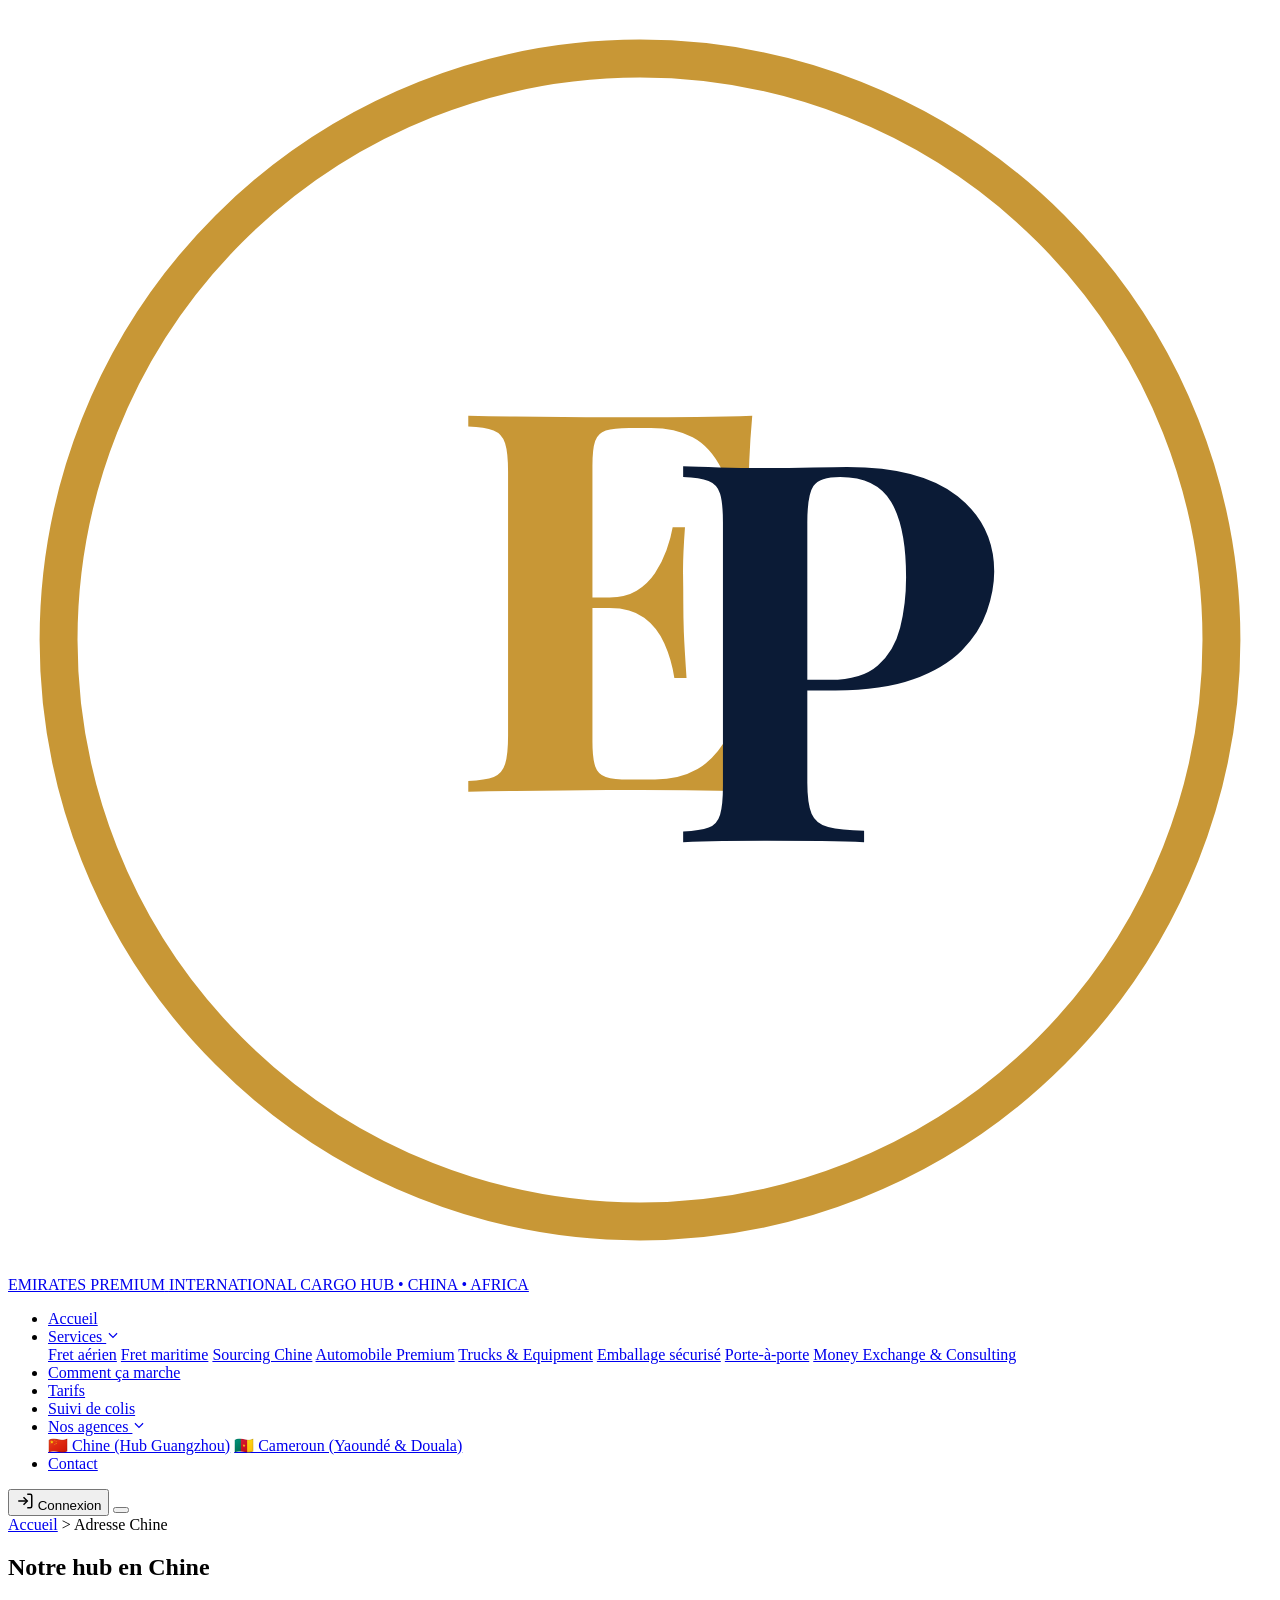
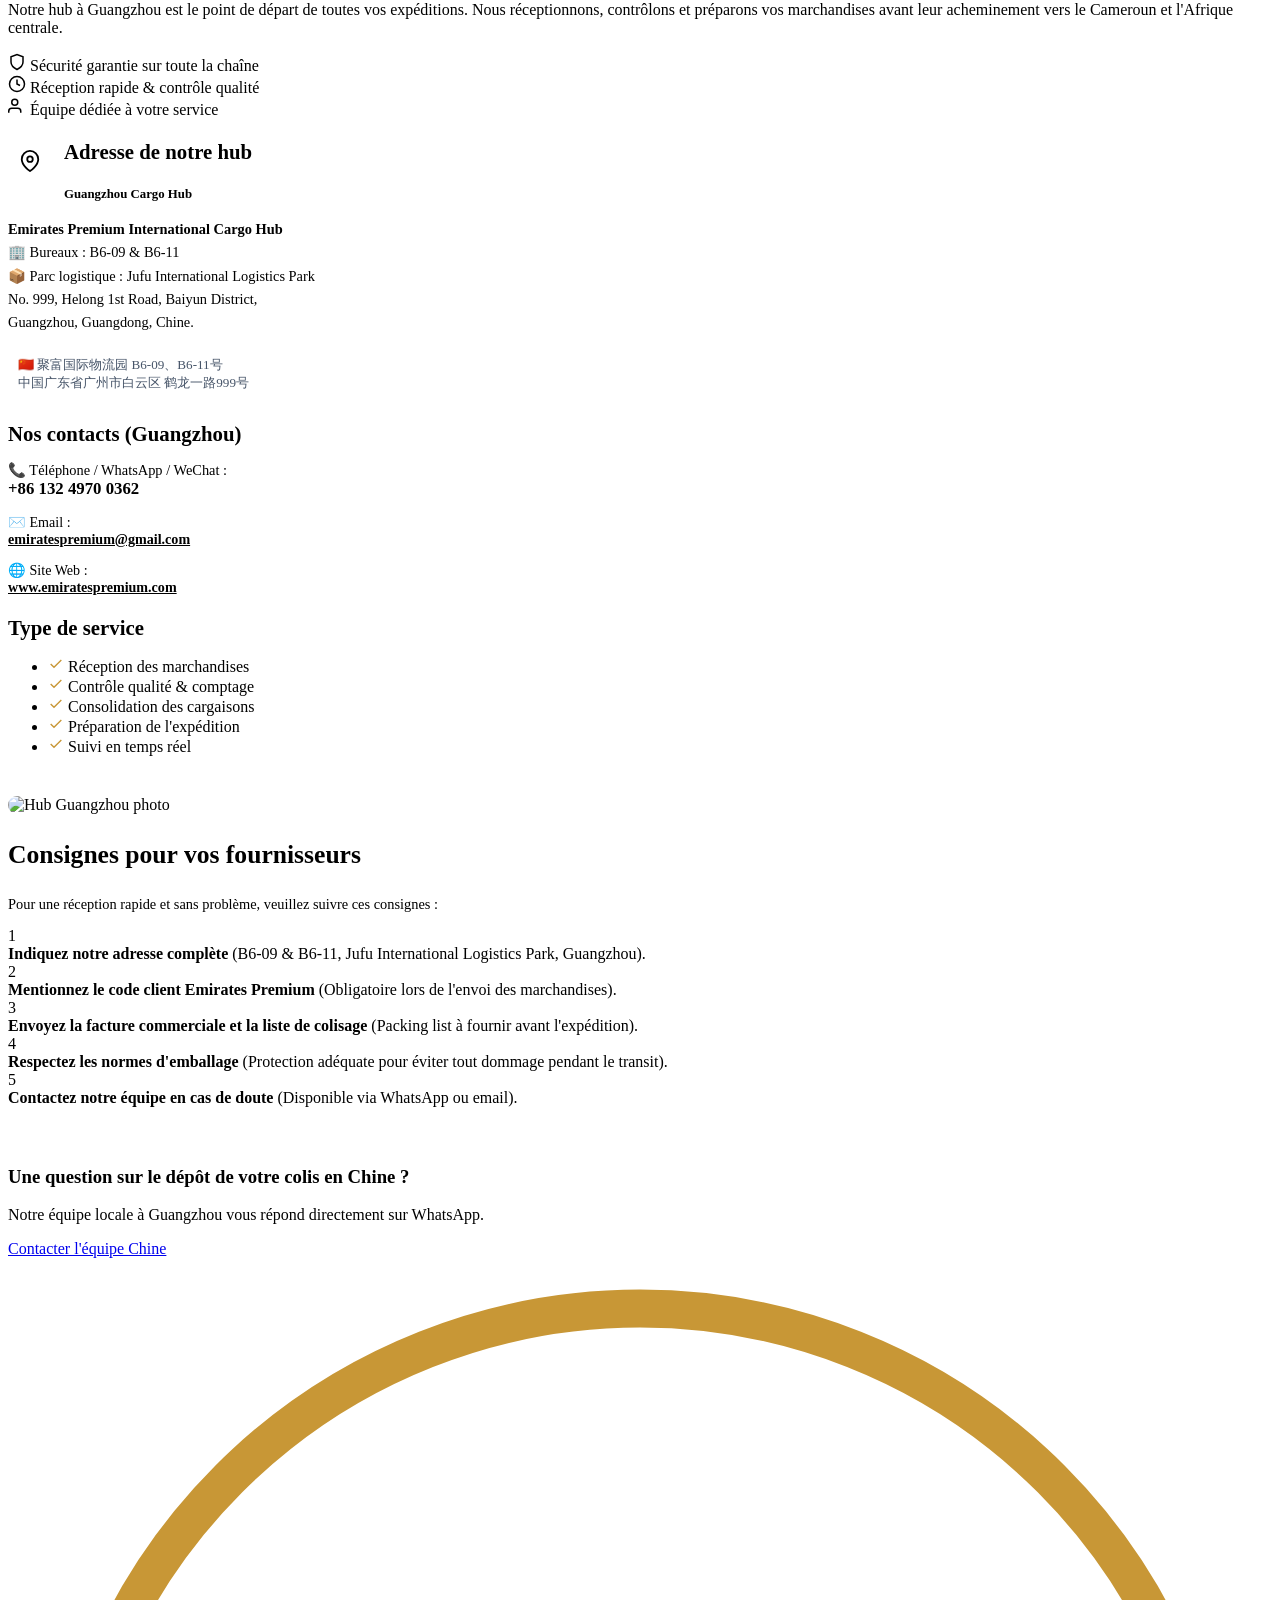
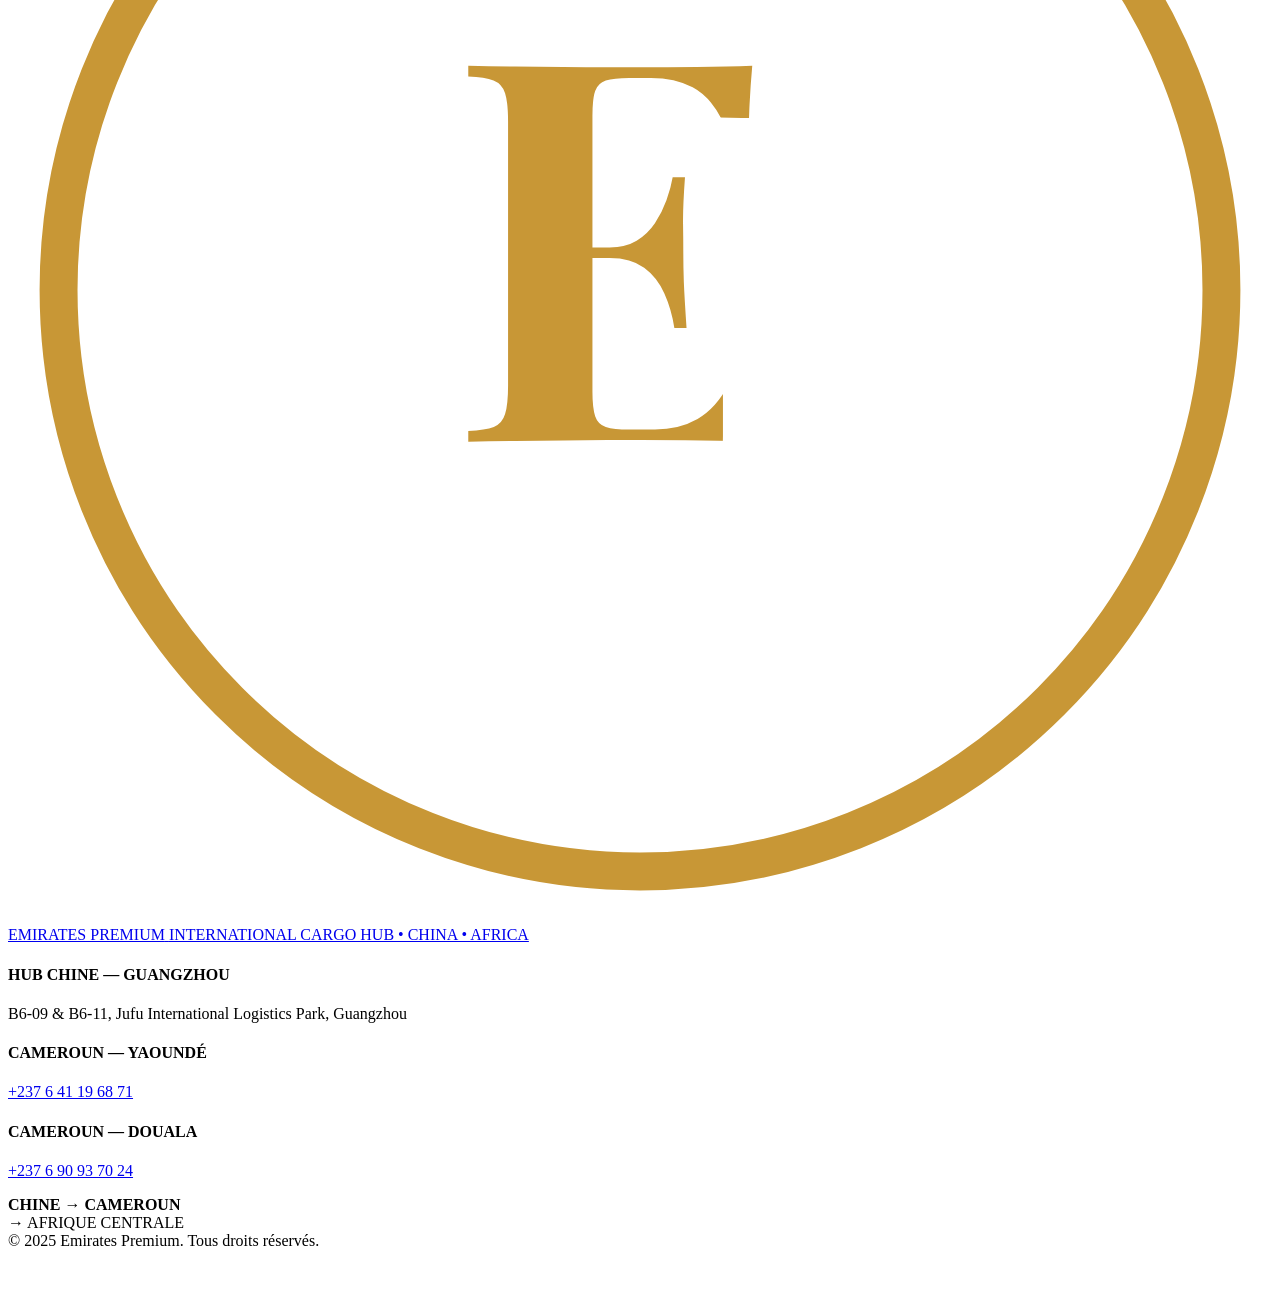
==== adresse-chine.html @ 415ed6c8 "Add files via upload" ====
<!DOCTYPE html>
<html lang="fr">
<head>
  <meta charset="UTF-8">
  <meta name="viewport" content="width=device-width, initial-scale=1.0">
  <title>Notre Hub en Chine - Guangzhou | Emirates Premium Cargo</title>
  <meta name="description" content="Adresse officielle et consignes fournisseurs pour l'expédition depuis notre hub cargo à Guangzhou, Chine vers le Cameroun et l'Afrique Centrale.">
  
  <link rel="preconnect" href="https://fonts.googleapis.com">
  <link rel="preconnect" href="https://fonts.gstatic.com" crossorigin>
  <link href="https://fonts.googleapis.com/css2?family=Playfair+Display:ital,wght@0,600;0,700;0,800;1,600&family=Plus+Jakarta+Sans:wght@400;500;600;700;800&display=swap" rel="stylesheet">
  <link rel="stylesheet" href="css/style.css">
</head>
<body>

  <!-- HEADER -->
  <header class="navbar-header" id="navbar">
    <div class="container nav-container">
      <a href="index.html" class="brand-logo">
        <div class="logo-monogram">
          <svg viewBox="0 0 100 100" class="ep-logo-svg">
            <circle cx="50" cy="50" r="46" fill="none" stroke="#C89736" stroke-width="3"/>
            <text x="35" y="62" font-family="'Playfair Display', serif" font-weight="700" font-size="42" fill="#C89736">E</text>
            <text x="52" y="66" font-family="'Playfair Display', serif" font-weight="700" font-size="42" fill="#0B1B36">P</text>
          </svg>
        </div>
        <div class="logo-text-group">
          <span class="brand-title">EMIRATES PREMIUM</span>
          <span class="brand-subtitle">INTERNATIONAL CARGO HUB • CHINA • AFRICA</span>
        </div>
      </a>

      <nav class="nav-menu" id="navMenu">
        <ul class="nav-list">
          <li class="nav-item"><a href="index.html" class="nav-link">Accueil</a></li>
          <li class="nav-item dropdown">
            <a href="services.html" class="nav-link">Services <svg class="dropdown-icon" viewBox="0 0 24 24" width="14" height="14"><path fill="none" stroke="currentColor" stroke-width="2" d="M19 9l-7 7-7-7"/></svg></a>
            <div class="dropdown-menu">
              <a href="services.html#fret-aerien">Fret aérien</a>
              <a href="services.html#fret-maritime">Fret maritime</a>
              <a href="services.html#sourcing">Sourcing Chine</a>
              <a href="services.html#automobile">Automobile Premium</a>
              <a href="services.html#trucks">Trucks & Equipment</a>
              <a href="services.html#emballage">Emballage sécurisé</a>
              <a href="services.html#porte-a-porte">Porte-à-porte</a>
              <a href="services.html#consulting">Money Exchange & Consulting</a>
            </div>
          </li>
          <li class="nav-item"><a href="comment-ca-marche.html" class="nav-link">Comment ça marche</a></li>
          <li class="nav-item"><a href="tarifs.html" class="nav-link">Tarifs</a></li>
          <li class="nav-item"><a href="suivi.html" class="nav-link">Suivi de colis</a></li>
          <li class="nav-item active dropdown">
            <a href="#" class="nav-link">Nos agences <svg class="dropdown-icon" viewBox="0 0 24 24" width="14" height="14"><path fill="none" stroke="currentColor" stroke-width="2" d="M19 9l-7 7-7-7"/></svg></a>
            <div class="dropdown-menu">
              <a href="adresse-chine.html">🇨🇳 Chine (Hub Guangzhou)</a>
              <a href="agences.html">🇨🇲 Cameroun (Yaoundé & Douala)</a>
            </div>
          </li>
          <li class="nav-item"><a href="#contact" class="nav-link">Contact</a></li>
        </ul>
      </nav>

      <div class="nav-actions">
        <button class="btn btn-navy btn-espace" id="btnConnexion" onclick="openAuthModal('login')">
          <svg viewBox="0 0 24 24" width="18" height="18" fill="none" stroke="currentColor" stroke-width="2"><path d="M15 3h4a2 2 0 0 1 2 2v14a2 2 0 0 1-2 2h-4"/><polyline points="10 17 15 12 10 7"/><line x1="15" y1="12" x2="3" y2="12"/></svg>
          <span>Connexion</span>
        </button>
        <button class="mobile-toggle" id="mobileToggle" aria-label="Toggle navigation">
          <span></span><span></span><span></span>
        </button>
      </div>
    </div>
  </header>

  <!-- PAGE HERO BANNER -->
  <section class="page-hero-banner banner-adresse-chine">
    <div class="container">
      <div class="breadcrumb">
        <a href="index.html">Accueil</a> <span class="sep">&gt;</span> <span>Adresse Chine</span>
      </div>
      <h1 class="page-title">Notre hub en <span class="text-gold-gradient">Chine</span></h1>
      <p class="page-subtitle">
        Notre hub à Guangzhou est le point de départ de toutes vos expéditions. Nous réceptionnons, contrôlons et préparons vos marchandises avant leur acheminement vers le Cameroun et l'Afrique centrale.
      </p>
      <div class="page-hero-pills">
        <div class="hero-pill-item">
          <svg viewBox="0 0 24 24" width="18" height="18" fill="none" stroke="currentColor" stroke-width="2"><path d="M12 22s8-4 8-10V5l-8-3-8 3v7c0 6 8 10 8 10z"/></svg>
          <span>Sécurité garantie sur toute la chaîne</span>
        </div>
        <div class="hero-pill-item">
          <svg viewBox="0 0 24 24" width="18" height="18" fill="none" stroke="currentColor" stroke-width="2"><circle cx="12" cy="12" r="10"/><path d="M12 6v6l4 2"/></svg>
          <span>Réception rapide & contrôle qualité</span>
        </div>
        <div class="hero-pill-item">
          <svg viewBox="0 0 24 24" width="18" height="18" fill="none" stroke="currentColor" stroke-width="2"><path d="M17 21v-2a4 4 0 0 0-4-4H5a4 4 0 0 0-4 4v2"/><circle cx="9" cy="7" r="4"/></svg>
          <span>Équipe dédiée à votre service</span>
        </div>
      </div>
    </div>
  </section>

  <!-- HUB ADDRESS & DETAILS -->
  <section class="services-section">
    <div class="container">
      
      <div class="pricing-grid" style="grid-template-columns: 1.2fr 1fr 1fr; gap: 24px;">
        
        <!-- Card 1: Adresse -->
        <div class="hub-card">
          <div style="display: flex; align-items: center; gap: 12px; margin-bottom: 16px;">
            <div style="width: 44px; height: 44px; border-radius: 50%; background: var(--color-navy); color: var(--color-gold); display: flex; align-items: center; justify-content: center;">
              <svg viewBox="0 0 24 24" width="22" height="22" fill="none" stroke="currentColor" stroke-width="2"><path d="M21 10c0 7-9 13-9 13s-9-6-9-13a9 9 0 0 1 18 0z"/><circle cx="12" cy="10" r="3"/></svg>
            </div>
            <div>
              <h3 style="font-family: var(--font-serif); font-size: 1.3rem; color: var(--color-navy);">Adresse de notre hub</h3>
              <span style="font-size: 0.8rem; color: var(--color-gold); font-weight: 700;">Guangzhou Cargo Hub</span>
            </div>
          </div>
          <p style="font-size: 0.9rem; line-height: 1.6; color: var(--color-gray-800); margin-bottom: 12px;">
            <strong>Emirates Premium International Cargo Hub</strong><br>
            🏢 Bureaux : B6-09 & B6-11<br>
            📦 Parc logistique : Jufu International Logistics Park<br>
            No. 999, Helong 1st Road, Baiyun District,<br>
            Guangzhou, Guangdong, Chine.
          </p>
          <div style="background: var(--color-gray-100); padding: 10px; border-radius: 8px; font-size: 0.82rem; color: #475569;">
            🇨🇳 聚富国际物流园 B6-09、B6-11号<br>
            中国广东省广州市白云区 鹤龙一路999号
          </div>
        </div>

        <!-- Card 2: Contacts -->
        <div class="hub-card">
          <h3 style="font-family: var(--font-serif); font-size: 1.3rem; color: var(--color-navy); margin-bottom: 16px;">Nos contacts (Guangzhou)</h3>
          <p style="margin-bottom: 10px; font-size: 0.9rem;">
            📞 Téléphone / WhatsApp / WeChat :<br>
            <strong style="color: var(--color-gold); font-size: 1.05rem;">+86 132 4970 0362</strong>
          </p>
          <p style="margin-bottom: 10px; font-size: 0.88rem;">
            ✉️ Email :<br>
            <a href="mailto:emiratespremium@gmail.com" style="color: var(--color-navy); font-weight: 600;">emiratespremium@gmail.com</a>
          </p>
          <p style="font-size: 0.88rem;">
            🌐 Site Web :<br>
            <a href="http://www.emiratespremium.com" target="_blank" style="color: var(--color-navy); font-weight: 600;">www.emiratespremium.com</a>
          </p>
        </div>

        <!-- Card 3: Type de service -->
        <div class="hub-card" style="background-color: var(--color-gold-light); border-color: var(--color-gold);">
          <h3 style="font-family: var(--font-serif); font-size: 1.3rem; color: var(--color-navy); margin-bottom: 16px;">Type de service</h3>
          <ul class="price-features">
            <li><svg viewBox="0 0 24 24" width="16" height="16" fill="none" stroke="#C89736" stroke-width="2"><polyline points="20 6 9 17 4 12"/></svg> Réception des marchandises</li>
            <li><svg viewBox="0 0 24 24" width="16" height="16" fill="none" stroke="#C89736" stroke-width="2"><polyline points="20 6 9 17 4 12"/></svg> Contrôle qualité & comptage</li>
            <li><svg viewBox="0 0 24 24" width="16" height="16" fill="none" stroke="#C89736" stroke-width="2"><polyline points="20 6 9 17 4 12"/></svg> Consolidation des cargaisons</li>
            <li><svg viewBox="0 0 24 24" width="16" height="16" fill="none" stroke="#C89736" stroke-width="2"><polyline points="20 6 9 17 4 12"/></svg> Préparation de l'expédition</li>
            <li><svg viewBox="0 0 24 24" width="16" height="16" fill="none" stroke="#C89736" stroke-width="2"><polyline points="20 6 9 17 4 12"/></svg> Suivi en temps réel</li>
          </ul>
        </div>

      </div>

      <!-- CONSIGNES FOURNISSEURS -->
      <div class="hub-grid" style="margin-top: 40px;">
        
        <div style="position: relative;">
          <img src="assets/images/service_sourcing.jpg" alt="Hub Guangzhou photo" style="border-radius: 16px; width: 100%; height: 100%; object-fit: cover;">
        </div>

        <div class="hub-card">
          <h3 style="font-family: var(--font-serif); font-size: 1.6rem; color: var(--color-navy);">Consignes pour vos fournisseurs</h3>
          <p style="font-size: 0.9rem; color: var(--color-gray-500); margin-top: 4px;">Pour une réception rapide et sans problème, veuillez suivre ces consignes :</p>
          
          <div class="instructions-list">
            <div class="instruction-item">
              <div class="instruction-num">1</div>
              <div class="instruction-text">
                <strong>Indiquez notre adresse complète</strong>
                <span>(B6-09 & B6-11, Jufu International Logistics Park, Guangzhou).</span>
              </div>
            </div>

            <div class="instruction-item">
              <div class="instruction-num">2</div>
              <div class="instruction-text">
                <strong>Mentionnez le code client Emirates Premium</strong>
                <span>(Obligatoire lors de l'envoi des marchandises).</span>
              </div>
            </div>

            <div class="instruction-item">
              <div class="instruction-num">3</div>
              <div class="instruction-text">
                <strong>Envoyez la facture commerciale et la liste de colisage</strong>
                <span>(Packing list à fournir avant l'expédition).</span>
              </div>
            </div>

            <div class="instruction-item">
              <div class="instruction-num">4</div>
              <div class="instruction-text">
                <strong>Respectez les normes d'emballage</strong>
                <span>(Protection adéquate pour éviter tout dommage pendant le transit).</span>
              </div>
            </div>

            <div class="instruction-item">
              <div class="instruction-num">5</div>
              <div class="instruction-text">
                <strong>Contactez notre équipe en cas de doute</strong>
                <span>(Disponible via WhatsApp ou email).</span>
              </div>
            </div>
          </div>

        </div>

      </div>

    </div>
  </section>

  <!-- CTA BANNER -->
  <section class="cta-banner">
    <div class="container">
      <div class="cta-banner-inner">
        <div class="cta-left">
          <div class="cta-package-icon">
            <svg viewBox="0 0 24 24" width="36" height="36" fill="none" stroke="#FFFFFF" stroke-width="2"><path d="M21 16V8a2 2 0 0 0-1-1.73l-7-4a2 2 0 0 0-2 0l-7 4A2 2 0 0 0 3 8v8a2 2 0 0 0 1 1.73l7 4a2 2 0 0 0 2 0l7-4A2 2 0 0 0 21 16z"/></svg>
          </div>
          <div class="cta-text-group">
            <h3>Une question sur le dépôt de votre colis en Chine ?</h3>
            <p>Notre équipe locale à Guangzhou vous répond directement sur WhatsApp.</p>
          </div>
        </div>
        <div class="cta-right">
          <a href="https://wa.me/8613249700362" target="_blank" class="btn btn-navy btn-cta">Contacter l'équipe Chine</a>
        </div>
      </div>
    </div>
  </section>

  <!-- FOOTER -->
  <footer class="site-footer" id="contact">
    <div class="container">
      <div class="footer-grid">
        <div class="footer-col footer-brand-col">
          <a href="index.html" class="brand-logo footer-logo">
            <div class="logo-monogram">
              <svg viewBox="0 0 100 100" class="ep-logo-svg">
                <circle cx="50" cy="50" r="46" fill="none" stroke="#C89736" stroke-width="3"/>
                <text x="35" y="62" font-family="'Playfair Display', serif" font-weight="700" font-size="42" fill="#C89736">E</text>
                <text x="52" y="66" font-family="'Playfair Display', serif" font-weight="700" font-size="42" fill="#FFFFFF">P</text>
              </svg>
            </div>
            <div class="logo-text-group">
              <span class="brand-title light">EMIRATES PREMIUM</span>
              <span class="brand-subtitle light">INTERNATIONAL CARGO HUB • CHINA • AFRICA</span>
            </div>
          </a>
        </div>
        <div class="footer-col">
          <h4 class="footer-title">HUB CHINE — GUANGZHOU</h4>
          <p class="footer-address">B6-09 & B6-11, Jufu International Logistics Park, Guangzhou</p>
        </div>
        <div class="footer-col">
          <h4 class="footer-title">CAMEROUN — YAOUNDÉ</h4>
          <p class="footer-contact-item"><a href="tel:+237641196871" class="phone-link">+237 6 41 19 68 71</a></p>
        </div>
        <div class="footer-col">
          <h4 class="footer-title">CAMEROUN — DOUALA</h4>
          <p class="footer-contact-item"><a href="tel:+237690937024" class="phone-link">+237 6 90 93 70 24</a></p>
        </div>
        <div class="footer-col footer-route-col">
          <div class="footer-route-pill">
            <strong>CHINE → CAMEROUN</strong><br><span class="sub">→ AFRIQUE CENTRALE</span>
          </div>
        </div>
      </div>
      <div class="footer-bottom">
        <div class="copyright">© 2025 Emirates Premium. Tous droits réservés.</div>
      </div>
    </div>
  </footer>

  <!-- FLOATING WHATSAPP -->
  <div class="floating-whatsapp-wrap">
    <a href="https://wa.me/8613249700362" target="_blank" class="btn-whatsapp-circle" aria-label="WhatsApp">
      <svg viewBox="0 0 100 100" width="38" height="38"><path d="M50 14C30.1 14 14 30.1 14 50c0 6.3 1.6 12.3 4.7 17.6L14 86l18.9-4.6C38 84.3 43.9 86 50 86c19.9 0 36-16.1 36-36S69.9 14 50 14zm0 65.7c-5.4 0-10.7-1.4-15.3-4.1l-1.1-.6-11.4 2.8 3-11.1-.7-1.1C21.6 60.9 20 55.6 20 50c0-16.5 13.5-30 30-30s30 13.5 30 30-13.5 29.7-30 29.7zm16.5-22.3c-.9-.4-5.3-2.6-6.1-2.9-.8-.3-1.4-.4-2 .4-.6.9-2.3 2.9-2.8 3.5-.5.6-1 .7-1.9.2-3.9-1.9-6.5-3.4-9.1-7.9-.7-1.2.7-1.1 1.9-3.5.2-.4.1-.8-.1-1.2-.2-.4-2-4.8-2.7-6.6-.7-1.7-1.4-1.5-2-1.5h-1.7c-.6 0-1.6.2-2.4 1.1-.8.9-3.2 3.1-3.2 7.6s3.3 8.8 3.7 9.4c.5.6 6.4 9.8 15.6 13.8 6.9 3 8.3 2.4 9.8 2.3 1.5-.1 5.3-2.2 6.1-4.3.7-2.1.7-3.9.5-4.3-.3-.4-.9-.6-1.8-1.1z" fill="#FFFFFF"/></svg>
    </a>
  </div>

  <script src="js/script.js"></script>
</body>
</html>
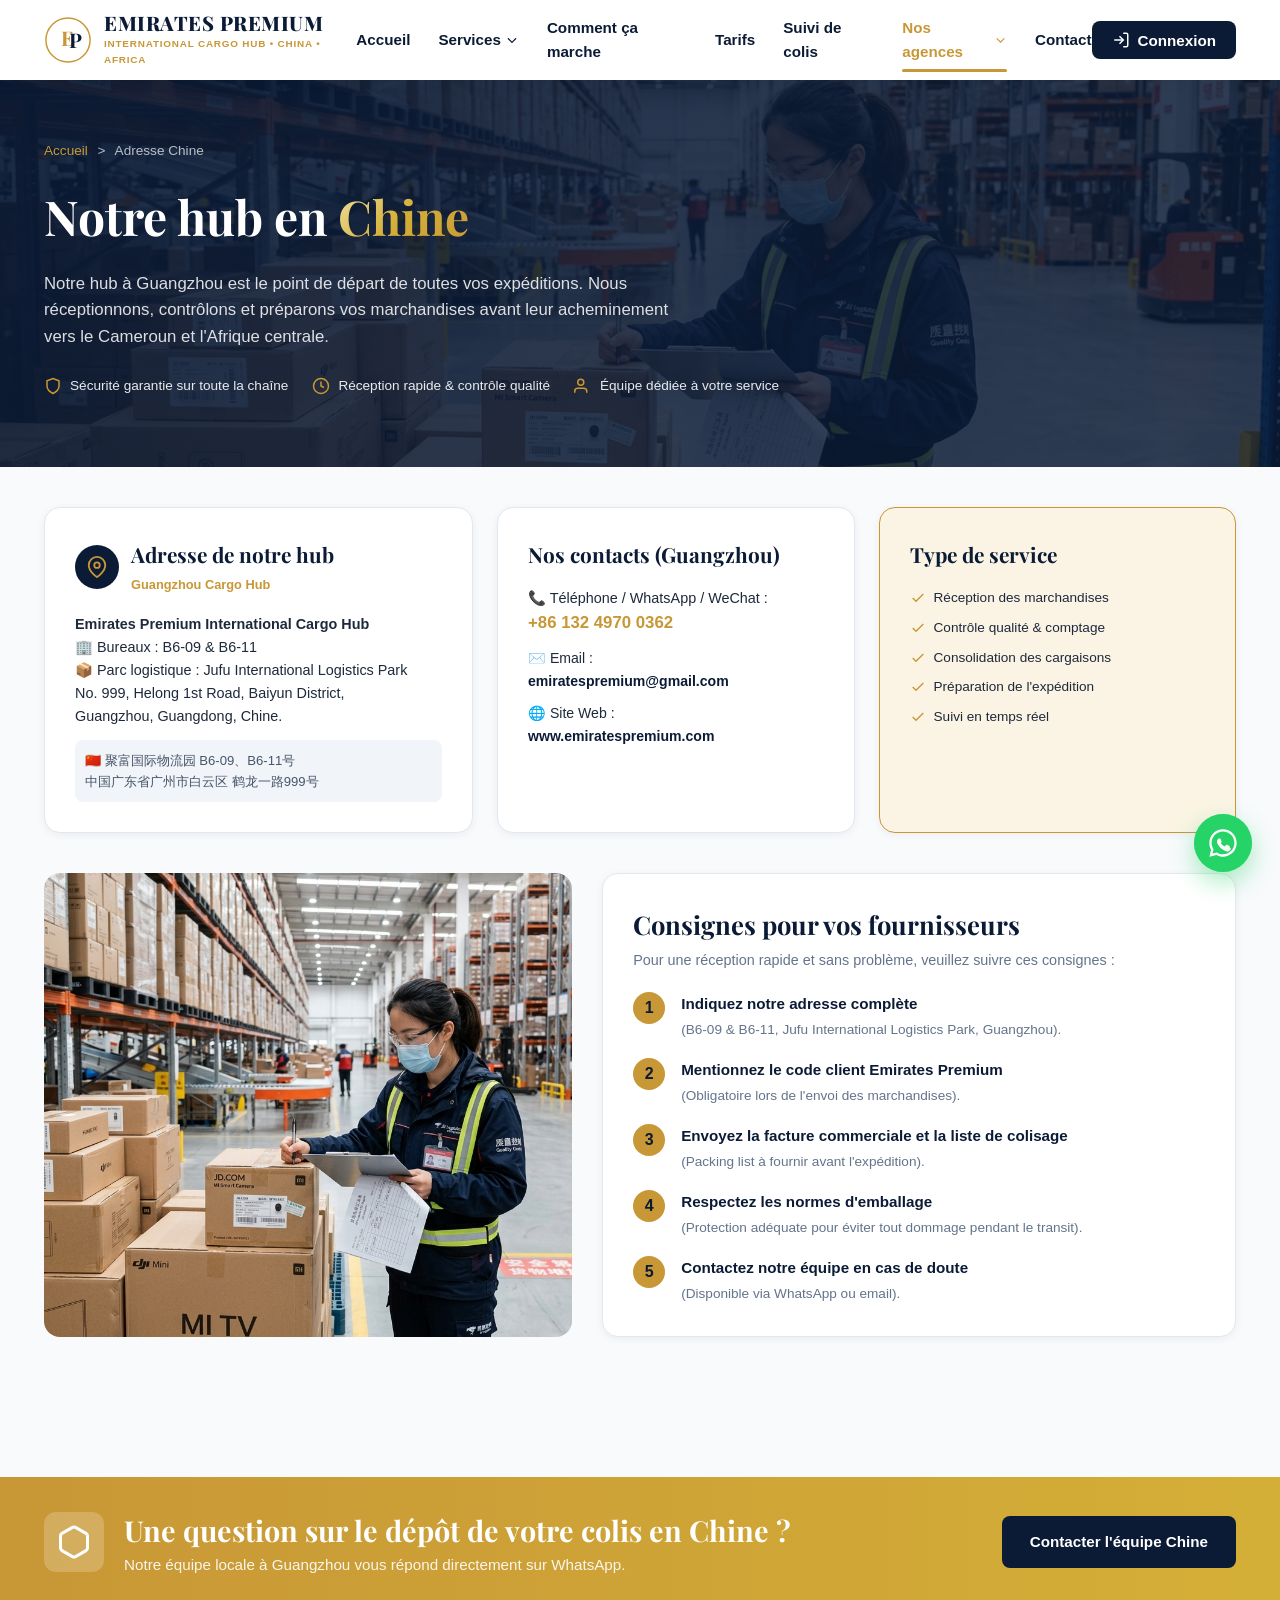
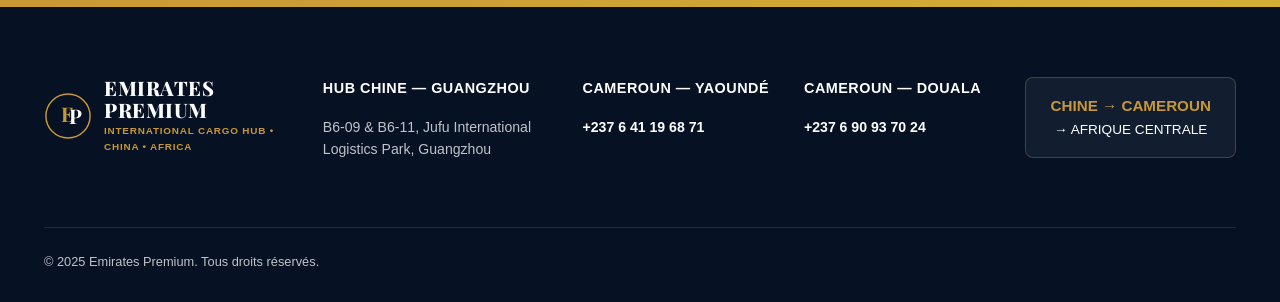
==== commit ea5ed901: "Add files via upload" ====
--- a/adresse-chine.html
+++ b/adresse-chine.html
@@ -9,7 +9,7 @@
   <link rel="preconnect" href="https://fonts.googleapis.com">
   <link rel="preconnect" href="https://fonts.gstatic.com" crossorigin>
   <link href="https://fonts.googleapis.com/css2?family=Playfair+Display:ital,wght@0,600;0,700;0,800;1,600&family=Plus+Jakarta+Sans:wght@400;500;600;700;800&display=swap" rel="stylesheet">
-  <link rel="stylesheet" href="css/style.css">
+  <link rel="stylesheet" href="style.css">
 </head>
 <body>
 
@@ -164,7 +164,7 @@
       <div class="hub-grid" style="margin-top: 40px;">
         
         <div style="position: relative;">
-          <img src="assets/images/service_sourcing.jpg" alt="Hub Guangzhou photo" style="border-radius: 16px; width: 100%; height: 100%; object-fit: cover;">
+          <img src="service_sourcing.jpg" alt="Hub Guangzhou photo" style="border-radius: 16px; width: 100%; height: 100%; object-fit: cover;">
         </div>
 
         <div class="hub-card">
@@ -290,6 +290,6 @@
     </a>
   </div>
 
-  <script src="js/script.js"></script>
+  <script src="script.js"></script>
 </body>
 </html>
--- a/style.css
+++ b/style.css
@@ -0,0 +1,3158 @@
+/* ==========================================================================
+   EMIRATES PREMIUM - CARGO HUB CHINA-AFRICA
+   Style Sheet - High Fidelity Pixel Perfect Design System
+   ========================================================================== */
+
+:root {
+  /* Color Tokens */
+  --color-navy: #0B1B36;
+  --color-navy-dark: #061124;
+  --color-navy-light: #152A4A;
+  
+  --color-gold: #C89736;
+  --color-gold-hover: #b08229;
+  --color-gold-light: #FBF4E4;
+  --color-gold-bright: #D4AF37;
+
+  --color-white: #FFFFFF;
+  --color-bg-light: #F8FAFC;
+  --color-gray-100: #F1F5F9;
+  --color-gray-200: #E2E8F0;
+  --color-gray-500: #64748B;
+  --color-gray-800: #1E293B;
+
+  --color-whatsapp: #25D366;
+
+  /* Typography */
+  --font-serif: 'Playfair Display', Georgia, serif;
+  --font-sans: 'Plus Jakarta Sans', -apple-system, BlinkMacSystemFont, sans-serif;
+  --font-handwriting: 'Caveat', cursive;
+
+  /* Shadows */
+  --shadow-sm: 0 2px 8px rgba(11, 27, 54, 0.06);
+  --shadow-md: 0 8px 24px rgba(11, 27, 54, 0.08);
+  --shadow-lg: 0 20px 45px rgba(11, 27, 54, 0.14);
+  --shadow-gold: 0 8px 20px rgba(200, 151, 54, 0.25);
+
+  /* Transitions */
+  --transition: all 0.3s cubic-bezier(0.16, 1, 0.3, 1);
+}
+
+/* ================= RESET & BASE ================= */
+* {
+  margin: 0;
+  padding: 0;
+  box-sizing: border-box;
+}
+
+html {
+  scroll-behavior: smooth;
+  font-size: 16px;
+}
+
+body {
+  font-family: var(--font-sans);
+  color: var(--color-gray-800);
+  background-color: var(--color-white);
+  line-height: 1.6;
+  overflow-x: hidden;
+  -webkit-font-smoothing: antialiased;
+}
+
+a {
+  text-decoration: none;
+  color: inherit;
+  transition: var(--transition);
+}
+
+ul {
+  list-style: none;
+}
+
+img {
+  max-width: 100%;
+  height: auto;
+  display: block;
+}
+
+button, input, select, textarea {
+  font-family: inherit;
+  outline: none;
+  border: none;
+}
+
+/* ================= CONTAINER ================= */
+.container {
+  width: 100%;
+  max-width: 1240px;
+  margin: 0 auto;
+  padding: 0 24px;
+}
+
+/* ================= BUTTONS ================= */
+.btn {
+  display: inline-flex;
+  align-items: center;
+  justify-content: center;
+  gap: 8px;
+  padding: 12px 24px;
+  font-size: 0.95rem;
+  font-weight: 600;
+  border-radius: 8px;
+  cursor: pointer;
+  transition: var(--transition);
+  white-space: nowrap;
+}
+
+.btn-navy {
+  background-color: var(--color-navy);
+  color: var(--color-white);
+}
+.btn-navy:hover {
+  background-color: var(--color-navy-light);
+  transform: translateY(-2px);
+  box-shadow: var(--shadow-md);
+}
+
+.btn-gold {
+  background-color: var(--color-gold);
+  color: var(--color-navy);
+  box-shadow: var(--shadow-gold);
+}
+.btn-gold:hover {
+  background-color: var(--color-gold-hover);
+  color: var(--color-white);
+  transform: translateY(-2px);
+}
+
+.btn-outline-hero {
+  background-color: rgba(255, 255, 255, 0.08);
+  border: 1px solid rgba(255, 255, 255, 0.3);
+  color: var(--color-white);
+  backdrop-filter: blur(4px);
+}
+.btn-outline-hero:hover {
+  background-color: rgba(255, 255, 255, 0.2);
+  border-color: var(--color-white);
+}
+
+.btn-sm {
+  padding: 8px 16px;
+  font-size: 0.85rem;
+  border-radius: 6px;
+}
+
+.btn-block {
+  width: 100%;
+}
+
+/* ================= NAVBAR ================= */
+.navbar-header {
+  position: sticky;
+  top: 0;
+  left: 0;
+  width: 100%;
+  background-color: var(--color-white);
+  box-shadow: 0 2px 15px rgba(0, 0, 0, 0.05);
+  z-index: 1000;
+  height: 80px;
+  display: flex;
+  align-items: center;
+}
+
+.nav-container {
+  display: flex;
+  align-items: center;
+  justify-content: space-between;
+}
+
+/* Logo styling */
+.brand-logo {
+  display: flex;
+  align-items: center;
+  gap: 12px;
+}
+
+.logo-monogram {
+  width: 48px;
+  height: 48px;
+  flex-shrink: 0;
+}
+
+.ep-logo-svg {
+  width: 100%;
+  height: 100%;
+}
+
+.logo-text-group {
+  display: flex;
+  flex-direction: column;
+}
+
+.brand-title {
+  font-family: var(--font-serif);
+  font-size: 1.25rem;
+  font-weight: 800;
+  letter-spacing: 0.5px;
+  color: var(--color-navy);
+  line-height: 1.1;
+}
+
+.brand-title.light {
+  color: var(--color-white);
+}
+
+.brand-subtitle {
+  font-size: 0.62rem;
+  font-weight: 700;
+  letter-spacing: 0.8px;
+  color: var(--color-gold);
+  margin-top: 2px;
+}
+
+.brand-subtitle.light {
+  color: #C89736;
+}
+
+/* Navigation List */
+.nav-list {
+  display: flex;
+  align-items: center;
+  gap: 28px;
+}
+
+.nav-link {
+  font-size: 0.95rem;
+  font-weight: 600;
+  color: var(--color-navy);
+  padding: 8px 0;
+  position: relative;
+  display: flex;
+  align-items: center;
+  gap: 4px;
+}
+
+.nav-item.active .nav-link {
+  color: var(--color-gold);
+}
+
+.nav-item.active .nav-link::after {
+  content: '';
+  position: absolute;
+  bottom: 0;
+  left: 0;
+  width: 100%;
+  height: 3px;
+  background-color: var(--color-gold);
+  border-radius: 2px;
+}
+
+.nav-link:hover {
+  color: var(--color-gold);
+}
+
+/* Dropdown */
+.nav-item.dropdown {
+  position: relative;
+}
+
+.dropdown-menu {
+  position: absolute;
+  top: 100%;
+  left: 0;
+  width: 240px;
+  background-color: var(--color-white);
+  border-radius: 8px;
+  box-shadow: var(--shadow-lg);
+  padding: 12px 0;
+  opacity: 0;
+  visibility: hidden;
+  transform: translateY(10px);
+  transition: var(--transition);
+}
+
+.nav-item.dropdown:hover .dropdown-menu {
+  opacity: 1;
+  visibility: visible;
+  transform: translateY(0);
+}
+
+.dropdown-menu a {
+  display: block;
+  padding: 10px 20px;
+  font-size: 0.9rem;
+  font-weight: 500;
+  color: var(--color-gray-800);
+}
+
+.dropdown-menu a:hover {
+  background-color: var(--color-gold-light);
+  color: var(--color-gold);
+}
+
+.btn-espace {
+  border-radius: 8px;
+  padding: 10px 20px;
+  font-weight: 700;
+}
+
+.mobile-toggle {
+  display: none;
+  background: none;
+  cursor: pointer;
+  flex-direction: column;
+  gap: 5px;
+  padding: 5px;
+}
+.mobile-toggle span {
+  width: 25px;
+  height: 3px;
+  background-color: var(--color-navy);
+  border-radius: 2px;
+  transition: var(--transition);
+}
+
+/* ================= HERO SECTION ================= */
+.hero-section {
+  position: relative;
+  background: radial-gradient(circle at 70% 30%, rgba(15, 36, 70, 0.4) 0%, rgba(11, 27, 54, 0.95) 70%), 
+              url('hero_bg.jpg') center/cover no-repeat;
+  color: var(--color-white);
+  padding: 70px 0 130px;
+  overflow: hidden;
+}
+
+.hero-grid {
+  display: grid;
+  grid-template-columns: 1.15fr 0.85fr;
+  gap: 40px;
+  align-items: center;
+}
+
+/* Left Content */
+.route-badge {
+  font-size: 0.85rem;
+  font-weight: 800;
+  letter-spacing: 1.5px;
+  color: var(--color-gold);
+  margin-bottom: 20px;
+  display: flex;
+  align-items: center;
+  gap: 8px;
+}
+
+.route-badge .arrow {
+  color: var(--color-gold-bright);
+}
+
+.hero-title {
+  font-family: var(--font-serif);
+  font-size: 3.8rem;
+  line-height: 1.12;
+  font-weight: 700;
+  margin-bottom: 24px;
+  letter-spacing: -0.5px;
+}
+
+.text-gold-gradient {
+  background: linear-gradient(135deg, #F3E5AB 0%, #D4AF37 50%, #C89736 100%);
+  -webkit-background-clip: text;
+  -webkit-text-fill-color: transparent;
+  display: inline-block;
+}
+
+.hero-description {
+  font-size: 1.05rem;
+  color: rgba(255, 255, 255, 0.85);
+  line-height: 1.6;
+  max-width: 540px;
+  margin-bottom: 32px;
+}
+
+.hero-cta-group {
+  display: flex;
+  gap: 16px;
+  margin-bottom: 48px;
+}
+
+.btn-hero {
+  padding: 14px 28px;
+  font-size: 1rem;
+  border-radius: 8px;
+}
+
+/* Features Bar */
+.hero-features-bar {
+  display: flex;
+  align-items: center;
+  gap: 32px;
+  padding-top: 24px;
+  border-top: 1px solid rgba(255, 255, 255, 0.15);
+}
+
+.feature-item {
+  display: flex;
+  align-items: center;
+  gap: 12px;
+}
+
+.feature-icon-circle {
+  width: 40px;
+  height: 40px;
+  border-radius: 50%;
+  background-color: rgba(255, 255, 255, 0.12);
+  display: flex;
+  align-items: center;
+  justify-content: center;
+  color: var(--color-gold);
+  border: 1px solid rgba(255, 255, 255, 0.2);
+}
+
+.feature-info {
+  display: flex;
+  flex-direction: column;
+}
+
+.feature-info strong {
+  font-size: 1rem;
+  font-weight: 800;
+  color: var(--color-white);
+  line-height: 1.1;
+}
+
+.feature-info span {
+  font-size: 0.75rem;
+  color: rgba(255, 255, 255, 0.7);
+}
+
+/* Right Floating Card Widget */
+.tracking-card-widget {
+  background-color: var(--color-white);
+  border-radius: 16px;
+  box-shadow: var(--shadow-lg);
+  padding: 24px;
+  color: var(--color-gray-800);
+}
+
+.widget-route-header {
+  display: flex;
+  align-items: center;
+  justify-content: space-between;
+  padding-bottom: 20px;
+  border-bottom: 1px stroke #F1F5F9;
+  border-bottom: 1px solid var(--color-gray-100);
+}
+
+.route-point strong {
+  display: block;
+  font-size: 0.95rem;
+  color: var(--color-navy);
+  font-weight: 800;
+}
+
+.route-point .city {
+  font-size: 0.8rem;
+  color: var(--color-gray-500);
+}
+
+.align-right {
+  text-align: right;
+}
+
+.route-flight-path {
+  display: flex;
+  align-items: center;
+  gap: 6px;
+}
+
+.route-flight-path .dots {
+  width: 40px;
+  height: 2px;
+  background: repeating-linear-gradient(90deg, var(--color-gold) 0 4px, transparent 4px 8px);
+}
+
+/* Widget Step Bar */
+.widget-steps-bar {
+  display: flex;
+  justify-content: space-between;
+  margin: 20px 0 24px;
+  position: relative;
+}
+
+.step-icon-item {
+  display: flex;
+  flex-direction: column;
+  align-items: center;
+  gap: 6px;
+}
+
+.step-icon-item .icon-box {
+  width: 36px;
+  height: 36px;
+  border-radius: 50%;
+  background-color: var(--color-gray-100);
+  color: var(--color-gray-500);
+  display: flex;
+  align-items: center;
+  justify-content: center;
+  transition: var(--transition);
+}
+
+.step-icon-item span {
+  font-size: 0.7rem;
+  font-weight: 600;
+  color: var(--color-gray-500);
+}
+
+.step-icon-item.active .icon-box {
+  background-color: var(--color-gold-light);
+  color: var(--color-gold);
+}
+
+.step-icon-item.active span {
+  color: var(--color-navy);
+}
+
+.step-icon-item.current .icon-box {
+  background-color: var(--color-gold);
+  color: var(--color-white);
+  box-shadow: 0 0 0 4px rgba(200, 151, 54, 0.2);
+}
+
+/* Shipment Snippet */
+.shipment-snippet {
+  background-color: var(--color-bg-light);
+  border-radius: 12px;
+  padding: 16px;
+  display: flex;
+  gap: 16px;
+  align-items: center;
+  position: relative;
+}
+
+.snippet-thumb img {
+  border-radius: 8px;
+  object-fit: cover;
+}
+
+.snippet-details {
+  flex: 1;
+}
+
+.snippet-header {
+  display: flex;
+  align-items: center;
+  justify-content: space-between;
+  margin-bottom: 6px;
+}
+
+.snippet-header .label {
+  display: block;
+  font-size: 0.72rem;
+  color: var(--color-gray-500);
+}
+
+.snippet-header .code {
+  font-size: 0.95rem;
+  font-weight: 800;
+  color: var(--color-navy);
+}
+
+.badge-status {
+  font-size: 0.72rem;
+  font-weight: 700;
+  background-color: #FEF3C7;
+  color: #D97706;
+  padding: 4px 10px;
+  border-radius: 20px;
+}
+
+.last-update {
+  font-size: 0.78rem;
+  color: var(--color-gray-500);
+}
+
+.update-location {
+  font-size: 0.78rem;
+  font-weight: 700;
+  color: var(--color-navy);
+}
+
+.btn-details {
+  position: absolute;
+  bottom: 16px;
+  right: 16px;
+}
+
+/* ================= FLOATING SEARCH BAR ================= */
+.floating-search-wrapper {
+  margin-top: -60px;
+  position: relative;
+  z-index: 100;
+  margin-bottom: 60px;
+}
+
+.floating-search-card {
+  background-color: var(--color-white);
+  border-radius: 16px;
+  box-shadow: var(--shadow-lg);
+  padding: 24px 32px;
+  display: flex;
+  align-items: center;
+  gap: 24px;
+  border: 1px solid rgba(11, 27, 54, 0.05);
+}
+
+.search-icon-circle {
+  width: 56px;
+  height: 56px;
+  border-radius: 50%;
+  background-color: var(--color-navy);
+  color: var(--color-gold);
+  display: flex;
+  align-items: center;
+  justify-content: center;
+  flex-shrink: 0;
+}
+
+.search-text {
+  flex: 1;
+}
+
+.search-text h3 {
+  font-family: var(--font-serif);
+  font-size: 1.4rem;
+  color: var(--color-navy);
+  font-weight: 700;
+}
+
+.search-text p {
+  font-size: 0.85rem;
+  color: var(--color-gray-500);
+}
+
+.search-form {
+  display: flex;
+  align-items: center;
+  gap: 12px;
+  width: 450px;
+}
+
+.search-form .input-wrap {
+  flex: 1;
+}
+
+.search-form input {
+  width: 100%;
+  padding: 14px 20px;
+  background-color: var(--color-gray-100);
+  border: 1px solid var(--color-gray-200);
+  border-radius: 8px;
+  font-size: 0.95rem;
+  color: var(--color-navy);
+  font-weight: 600;
+}
+.search-form input::placeholder {
+  color: #94A3B8;
+  font-weight: 400;
+}
+
+.btn-search {
+  padding: 14px 24px;
+  border-radius: 8px;
+}
+
+/* ================= NOS SERVICES SECTION ================= */
+.services-section {
+  padding: 40px 0 90px;
+  background-color: var(--color-bg-light);
+}
+
+.section-title-wrap {
+  text-align: center;
+  margin-bottom: 50px;
+}
+
+.section-title {
+  font-family: var(--font-serif);
+  font-size: 2.4rem;
+  color: var(--color-navy);
+  font-weight: 700;
+}
+
+.title-underline {
+  width: 60px;
+  height: 3px;
+  background-color: var(--color-gold);
+  margin: 12px auto 0;
+  border-radius: 2px;
+}
+
+.services-grid {
+  display: grid;
+  grid-template-columns: repeat(4, 1fr);
+  gap: 24px;
+}
+
+.service-card {
+  background-color: var(--color-white);
+  border-radius: 12px;
+  overflow: hidden;
+  box-shadow: var(--shadow-sm);
+  transition: var(--transition);
+  border: 1px solid var(--color-gray-200);
+  display: flex;
+  flex-direction: column;
+}
+
+.service-card:hover {
+  transform: translateY(-6px);
+  box-shadow: var(--shadow-md);
+  border-color: var(--color-gold);
+}
+
+.card-media {
+  position: relative;
+  height: 160px;
+  overflow: hidden;
+}
+
+.card-media img {
+  width: 100%;
+  height: 100%;
+  object-fit: cover;
+  transition: var(--transition);
+}
+
+.service-card:hover .card-media img {
+  transform: scale(1.05);
+}
+
+.card-badge-icon {
+  position: absolute;
+  bottom: -20px;
+  left: 50%;
+  transform: translateX(-50%);
+  width: 42px;
+  height: 42px;
+  border-radius: 50%;
+  background-color: var(--color-navy);
+  color: var(--color-gold);
+  display: flex;
+  align-items: center;
+  justify-content: center;
+  border: 3px solid var(--color-white);
+  box-shadow: var(--shadow-sm);
+}
+
+.card-body {
+  padding: 30px 20px 24px;
+  text-align: center;
+  flex: 1;
+  display: flex;
+  flex-direction: column;
+  justify-content: space-between;
+}
+
+.card-title {
+  font-family: var(--font-serif);
+  font-size: 1.15rem;
+  color: var(--color-navy);
+  font-weight: 700;
+  margin-bottom: 8px;
+}
+
+.card-text {
+  font-size: 0.85rem;
+  color: var(--color-gray-500);
+  line-height: 1.5;
+}
+
+/* ================= PROCESS SECTION ================= */
+.process-section {
+  background-color: var(--color-navy);
+  color: var(--color-white);
+  padding: 90px 0;
+  position: relative;
+  overflow: hidden;
+}
+
+.process-layout {
+  display: grid;
+  grid-template-columns: 0.7fr 1.3fr;
+  gap: 50px;
+  align-items: center;
+}
+
+.process-title {
+  font-family: var(--font-serif);
+  font-size: 2.6rem;
+  line-height: 1.2;
+  font-weight: 700;
+  margin-bottom: 20px;
+}
+
+.process-title .text-gold {
+  color: var(--color-gold);
+}
+
+.process-desc {
+  font-size: 1rem;
+  color: rgba(255, 255, 255, 0.75);
+}
+
+.process-timeline-wrap {
+  position: relative;
+}
+
+.world-map-svg {
+  position: absolute;
+  top: 0;
+  left: 0;
+  width: 100%;
+  height: 100%;
+  pointer-events: none;
+  opacity: 0.4;
+}
+
+.process-steps-grid {
+  display: grid;
+  grid-template-columns: repeat(4, 1fr);
+  gap: 20px;
+  position: relative;
+  z-index: 2;
+}
+
+.step-card {
+  text-align: center;
+}
+
+.step-badge {
+  position: relative;
+  width: 60px;
+  height: 60px;
+  margin: 0 auto 16px;
+}
+
+.step-badge .num {
+  position: absolute;
+  top: -8px;
+  left: -8px;
+  background-color: var(--color-gold);
+  color: var(--color-navy);
+  font-size: 0.75rem;
+  font-weight: 800;
+  width: 24px;
+  height: 24px;
+  border-radius: 50%;
+  display: flex;
+  align-items: center;
+  justify-content: center;
+}
+
+.step-icon {
+  width: 100%;
+  height: 100%;
+  border-radius: 50%;
+  border: 2px stroke var(--color-gold);
+  border: 2px solid var(--color-gold);
+  background-color: rgba(255, 255, 255, 0.05);
+  color: var(--color-gold);
+  display: flex;
+  align-items: center;
+  justify-content: center;
+}
+
+.step-title {
+  font-size: 1.05rem;
+  font-weight: 700;
+  margin-bottom: 8px;
+  color: var(--color-white);
+}
+
+.step-text {
+  font-size: 0.8rem;
+  color: rgba(255, 255, 255, 0.7);
+  line-height: 1.4;
+}
+
+/* ================= CTA BANNER SECTION ================= */
+.cta-banner {
+  background: linear-gradient(90deg, #C89736 0%, #D4AF37 100%);
+  padding: 30px 0;
+}
+
+.cta-banner-inner {
+  display: flex;
+  align-items: center;
+  justify-content: space-between;
+}
+
+.cta-left {
+  display: flex;
+  align-items: center;
+  gap: 20px;
+}
+
+.cta-package-icon {
+  width: 60px;
+  height: 60px;
+  border-radius: 12px;
+  background-color: rgba(255, 255, 255, 0.2);
+  display: flex;
+  align-items: center;
+  justify-content: center;
+}
+
+.cta-text-group h3 {
+  font-family: var(--font-serif);
+  font-size: 1.8rem;
+  color: var(--color-white);
+  font-weight: 700;
+}
+
+.cta-text-group p {
+  font-size: 0.95rem;
+  color: rgba(255, 255, 255, 0.9);
+}
+
+.btn-cta {
+  padding: 14px 28px;
+  font-size: 0.95rem;
+}
+
+/* ================= FOOTER SECTION ================= */
+.site-footer {
+  background-color: var(--color-navy-dark);
+  color: rgba(255, 255, 255, 0.75);
+  padding: 70px 0 30px;
+  font-size: 0.88rem;
+}
+
+.footer-grid {
+  display: grid;
+  grid-template-columns: 1.3fr 1.2fr 1fr 1fr 1.1fr;
+  gap: 30px;
+  margin-bottom: 50px;
+}
+
+.footer-title {
+  font-size: 0.9rem;
+  font-weight: 800;
+  color: var(--color-white);
+  margin-bottom: 16px;
+  letter-spacing: 0.5px;
+}
+
+.footer-address {
+  line-height: 1.6;
+  margin-bottom: 16px;
+}
+
+.footer-contact-item {
+  margin-bottom: 8px;
+}
+
+.footer-contact-item .label {
+  font-size: 0.78rem;
+  color: rgba(255, 255, 255, 0.5);
+}
+
+.phone-link, .info-link {
+  color: var(--color-white);
+  font-weight: 600;
+  display: inline-flex;
+  align-items: center;
+  gap: 6px;
+}
+.phone-link:hover, .info-link:hover {
+  color: var(--color-gold);
+}
+
+.social-links {
+  display: flex;
+  gap: 10px;
+  margin-top: 20px;
+}
+
+.social-icon {
+  width: 34px;
+  height: 34px;
+  border-radius: 50%;
+  border: 1px solid rgba(255, 255, 255, 0.2);
+  display: flex;
+  align-items: center;
+  justify-content: center;
+  color: var(--color-white);
+}
+
+.social-icon:hover {
+  background-color: var(--color-gold);
+  border-color: var(--color-gold);
+  color: var(--color-navy);
+}
+
+.footer-route-pill {
+  background-color: rgba(255, 255, 255, 0.05);
+  border: 1px solid rgba(200, 151, 54, 0.3);
+  padding: 16px;
+  border-radius: 8px;
+  text-align: center;
+}
+
+.footer-route-pill strong {
+  color: var(--color-gold);
+  font-size: 0.95rem;
+}
+.footer-route-pill .sub {
+  color: var(--color-white);
+  font-size: 0.85rem;
+}
+
+.footer-bottom {
+  border-top: 1px solid rgba(255, 255, 255, 0.1);
+  padding-top: 24px;
+  display: flex;
+  align-items: center;
+  justify-content: space-between;
+  font-size: 0.8rem;
+}
+
+.footer-legal {
+  display: flex;
+  gap: 12px;
+}
+.footer-legal a:hover {
+  color: var(--color-gold);
+}
+.footer-legal .sep {
+  color: rgba(255, 255, 255, 0.3);
+}
+
+/* ================= FLOATING WHATSAPP BUTTON ================= */
+.floating-whatsapp-wrap {
+  position: fixed;
+  bottom: 28px;
+  right: 28px;
+  z-index: 999;
+}
+
+.btn-whatsapp-circle {
+  width: 58px;
+  height: 58px;
+  border-radius: 50%;
+  background-color: var(--color-whatsapp);
+  color: var(--color-white);
+  display: flex;
+  align-items: center;
+  justify-content: center;
+  box-shadow: 0 10px 25px rgba(37, 211, 102, 0.4);
+  transition: var(--transition);
+  position: relative;
+}
+
+.btn-whatsapp-circle::before {
+  content: '';
+  position: absolute;
+  top: 0;
+  left: 0;
+  width: 100%;
+  height: 100%;
+  border-radius: 50%;
+  background-color: var(--color-whatsapp);
+  opacity: 0.5;
+  z-index: -1;
+  animation: pulse-ring 2s infinite;
+}
+
+@keyframes pulse-ring {
+  0% { transform: scale(1); opacity: 0.5; }
+  100% { transform: scale(1.5); opacity: 0; }
+}
+
+.btn-whatsapp-circle:hover {
+  transform: scale(1.1);
+  box-shadow: 0 14px 35px rgba(37, 211, 102, 0.6);
+}
+
+/* Services See More Link */
+.services-more-wrap {
+  text-align: center;
+  margin-top: 40px;
+}
+
+.btn-voir-plus {
+  padding: 14px 32px;
+  font-size: 1rem;
+  font-weight: 700;
+  border-radius: 50px;
+}
+
+/* ================= LIVRAISONS RÉCENTES SECTION ================= */
+.deliveries-section {
+  padding: 80px 0;
+  background-color: var(--color-white);
+}
+
+.deliveries-grid {
+  display: grid;
+  grid-template-columns: repeat(3, 1fr);
+  gap: 28px;
+}
+
+.delivery-card {
+  background-color: var(--color-white);
+  border-radius: 16px;
+  overflow: hidden;
+  box-shadow: var(--shadow-sm);
+  border: 1px solid var(--color-gray-200);
+  transition: var(--transition);
+  display: flex;
+  flex-direction: column;
+}
+
+.delivery-card:hover {
+  transform: translateY(-6px);
+  box-shadow: var(--shadow-md);
+  border-color: var(--color-gold);
+}
+
+.delivery-media {
+  position: relative;
+  height: 190px;
+}
+
+.delivery-media img {
+  width: 100%;
+  height: 100%;
+  object-fit: cover;
+}
+
+.delivery-badge-status {
+  position: absolute;
+  top: 14px;
+  right: 14px;
+  background-color: #10B981;
+  color: var(--color-white);
+  font-size: 0.75rem;
+  font-weight: 800;
+  padding: 5px 12px;
+  border-radius: 20px;
+  box-shadow: 0 4px 10px rgba(0,0,0,0.15);
+}
+
+.delivery-badge-status.gold {
+  background-color: var(--color-gold);
+}
+
+.delivery-content {
+  padding: 24px;
+  flex: 1;
+  display: flex;
+  flex-direction: column;
+  justify-content: space-between;
+}
+
+.delivery-route-tag {
+  font-size: 0.78rem;
+  font-weight: 800;
+  color: var(--color-gold);
+  letter-spacing: 0.5px;
+  margin-bottom: 6px;
+}
+
+.delivery-title {
+  font-family: var(--font-serif);
+  font-size: 1.15rem;
+  color: var(--color-navy);
+  margin-bottom: 10px;
+}
+
+.delivery-meta {
+  display: flex;
+  gap: 16px;
+  font-size: 0.8rem;
+  color: var(--color-gray-500);
+  margin-bottom: 14px;
+  padding-bottom: 14px;
+  border-bottom: 1px solid var(--color-gray-100);
+}
+
+.delivery-meta strong {
+  color: var(--color-navy);
+}
+
+.delivery-quote {
+  font-style: italic;
+  font-size: 0.85rem;
+  color: #475569;
+  background-color: var(--color-gray-100);
+  padding: 10px 14px;
+  border-radius: 8px;
+  border-left: 3px solid var(--color-gold);
+}
+
+/* ================= INNER PAGES COMMON STYLES ================= */
+.page-hero-banner {
+  background: linear-gradient(135deg, rgba(11, 27, 54, 0.92) 0%, rgba(11, 27, 54, 0.8) 100%),
+              url('hero_bg.jpg') center/cover no-repeat;
+  color: var(--color-white);
+  padding: 60px 0 70px;
+}
+
+.page-hero-banner.banner-services {
+  background: linear-gradient(135deg, rgba(11, 27, 54, 0.92) 0%, rgba(11, 27, 54, 0.8) 100%),
+              url('banner_services.jpg') center/cover no-repeat;
+}
+
+.page-hero-banner.banner-tarifs {
+  background: linear-gradient(135deg, rgba(11, 27, 54, 0.92) 0%, rgba(11, 27, 54, 0.8) 100%),
+              url('banner_tarifs.jpg') center/cover no-repeat;
+}
+
+.page-hero-banner.banner-adresse-chine {
+  background: linear-gradient(135deg, rgba(11, 27, 54, 0.92) 0%, rgba(11, 27, 54, 0.8) 100%),
+              url('banner_adresse_chine.jpg') center/cover no-repeat;
+}
+
+.page-hero-banner.banner-agences {
+  background: linear-gradient(135deg, rgba(11, 27, 54, 0.92) 0%, rgba(11, 27, 54, 0.8) 100%),
+              url('banner_agences.jpg') center/cover no-repeat;
+}
+
+.page-hero-banner.banner-comment-ca-marche {
+  background: linear-gradient(135deg, rgba(11, 27, 54, 0.92) 0%, rgba(11, 27, 54, 0.8) 100%),
+              url('banner_comment_ca_marche.jpg') center/cover no-repeat;
+}
+
+.breadcrumb {
+  font-size: 0.85rem;
+  color: rgba(255, 255, 255, 0.7);
+  margin-bottom: 16px;
+}
+.breadcrumb a {
+  color: var(--color-gold);
+}
+.breadcrumb .sep {
+  margin: 0 6px;
+}
+
+.page-title {
+  font-family: var(--font-serif);
+  font-size: 3rem;
+  font-weight: 700;
+  margin-bottom: 16px;
+}
+
+.page-subtitle {
+  font-size: 1.05rem;
+  color: rgba(255, 255, 255, 0.85);
+  max-width: 650px;
+  line-height: 1.6;
+}
+
+.page-hero-pills {
+  display: flex;
+  gap: 24px;
+  margin-top: 24px;
+}
+.hero-pill-item {
+  display: flex;
+  align-items: center;
+  gap: 8px;
+  font-size: 0.85rem;
+  color: rgba(255, 255, 255, 0.9);
+}
+.hero-pill-item svg {
+  color: var(--color-gold);
+}
+
+/* Pricing Page Tables & Cards */
+.pricing-section {
+  padding: 70px 0;
+  background-color: var(--color-bg-light);
+}
+
+.pricing-grid {
+  display: grid;
+  grid-template-columns: repeat(4, 1fr);
+  gap: 20px;
+  margin-bottom: 40px;
+}
+
+.price-card {
+  background-color: var(--color-white);
+  border-radius: 12px;
+  padding: 24px;
+  border: 1px solid var(--color-gray-200);
+  box-shadow: var(--shadow-sm);
+  display: flex;
+  flex-direction: column;
+  justify-content: space-between;
+  position: relative;
+}
+
+.price-card.popular {
+  border-color: var(--color-gold);
+  box-shadow: var(--shadow-gold);
+}
+
+.popular-badge {
+  position: absolute;
+  top: -12px;
+  left: 20px;
+  background-color: var(--color-gold);
+  color: var(--color-navy);
+  font-size: 0.72rem;
+  font-weight: 800;
+  padding: 4px 10px;
+  border-radius: 10px;
+}
+
+.price-card h4 {
+  font-family: var(--font-serif);
+  font-size: 1.2rem;
+  color: var(--color-navy);
+  margin-bottom: 8px;
+}
+
+.price-card p {
+  font-size: 0.8rem;
+  color: var(--color-gray-500);
+  margin-bottom: 16px;
+  min-height: 38px;
+}
+
+.price-val {
+  font-size: 1.6rem;
+  font-weight: 800;
+  color: var(--color-gold);
+  margin-bottom: 20px;
+}
+.price-val span {
+  font-size: 0.85rem;
+  color: var(--color-gray-500);
+  font-weight: 400;
+}
+
+.price-features {
+  margin-bottom: 24px;
+}
+.price-features li {
+  font-size: 0.85rem;
+  color: var(--color-gray-800);
+  margin-bottom: 8px;
+  display: flex;
+  align-items: center;
+  gap: 8px;
+}
+.price-features li svg {
+  color: var(--color-gold);
+  flex-shrink: 0;
+}
+
+.pricing-table-card {
+  background-color: var(--color-white);
+  border-radius: 12px;
+  padding: 24px;
+  border: 1px solid var(--color-gray-200);
+  box-shadow: var(--shadow-sm);
+  margin-bottom: 40px;
+}
+
+.table-custom {
+  width: 100%;
+  border-collapse: collapse;
+  margin-top: 16px;
+}
+
+.table-custom th, .table-custom td {
+  padding: 14px 16px;
+  text-align: left;
+  border-bottom: 1px solid var(--color-gray-200);
+  font-size: 0.9rem;
+}
+.table-custom th {
+  background-color: var(--color-gray-100);
+  color: var(--color-navy);
+  font-weight: 700;
+}
+.table-custom td strong {
+  color: var(--color-gold);
+}
+
+/* Hub Chine Page */
+.hub-grid {
+  display: grid;
+  grid-template-columns: 1fr 1.2fr;
+  gap: 30px;
+  margin-bottom: 50px;
+}
+
+.hub-card {
+  background-color: var(--color-white);
+  border-radius: 16px;
+  padding: 30px;
+  border: 1px solid var(--color-gray-200);
+  box-shadow: var(--shadow-sm);
+}
+
+.instructions-list {
+  display: flex;
+  flex-direction: column;
+  gap: 16px;
+  margin-top: 20px;
+}
+
+.instruction-item {
+  display: flex;
+  align-items: flex-start;
+  gap: 16px;
+}
+
+.instruction-num {
+  width: 32px;
+  height: 32px;
+  border-radius: 50%;
+  background-color: var(--color-gold);
+  color: var(--color-navy);
+  font-weight: 800;
+  display: flex;
+  align-items: center;
+  justify-content: center;
+  flex-shrink: 0;
+}
+
+.instruction-text strong {
+  color: var(--color-navy);
+  display: block;
+  font-size: 0.95rem;
+}
+.instruction-text span {
+  font-size: 0.85rem;
+  color: var(--color-gray-500);
+}
+
+/* Agency Cards */
+.agencies-grid {
+  display: grid;
+  grid-template-columns: repeat(2, 1fr);
+  gap: 30px;
+  margin-bottom: 50px;
+}
+
+.agency-card {
+  background-color: var(--color-white);
+  border-radius: 16px;
+  overflow: hidden;
+  border: 1px solid var(--color-gray-200);
+  box-shadow: var(--shadow-sm);
+}
+
+.agency-media {
+  height: 220px;
+  position: relative;
+}
+.agency-media img {
+  width: 100%;
+  height: 100%;
+  object-fit: cover;
+}
+.agency-tag {
+  position: absolute;
+  top: 16px;
+  left: 16px;
+  background-color: var(--color-navy);
+  color: var(--color-white);
+  padding: 6px 14px;
+  border-radius: 20px;
+  font-size: 0.8rem;
+  font-weight: 700;
+}
+
+.agency-body {
+  padding: 24px;
+}
+
+.agency-title {
+  font-family: var(--font-serif);
+  font-size: 1.4rem;
+  color: var(--color-navy);
+  margin-bottom: 4px;
+}
+
+.agency-subtitle {
+  font-size: 0.85rem;
+  color: var(--color-gold);
+  font-weight: 600;
+  margin-bottom: 16px;
+}
+
+
+/* ================= MODALS ================= */
+.modal-overlay {
+  position: fixed;
+  top: 0;
+  left: 0;
+  width: 100%;
+  height: 100%;
+  background-color: rgba(11, 27, 54, 0.8);
+  backdrop-filter: blur(5px);
+  z-index: 2000;
+  display: flex;
+  align-items: center;
+  justify-content: center;
+  padding: 20px;
+  opacity: 0;
+  visibility: hidden;
+  transition: var(--transition);
+}
+
+.modal-overlay.active {
+  opacity: 1;
+  visibility: visible;
+}
+
+.modal-content {
+  background-color: var(--color-white);
+  border-radius: 16px;
+  width: 100%;
+  max-width: 550px;
+  padding: 30px;
+  position: relative;
+  box-shadow: var(--shadow-lg);
+  transform: translateY(20px);
+  transition: var(--transition);
+  max-height: 90vh;
+  overflow-y: auto;
+}
+
+.modal-overlay.active .modal-content {
+  transform: translateY(0);
+}
+
+.modal-content.modal-lg {
+  max-width: 700px;
+}
+
+.modal-close {
+  position: absolute;
+  top: 20px;
+  right: 20px;
+  font-size: 1.8rem;
+  background: none;
+  border: none;
+  cursor: pointer;
+  color: var(--color-gray-500);
+}
+
+.modal-header {
+  margin-bottom: 20px;
+  display: flex;
+  align-items: center;
+  justify-content: space-between;
+}
+.modal-header h3 {
+  font-family: var(--font-serif);
+  font-size: 1.4rem;
+  color: var(--color-navy);
+}
+
+/* Modal Shipment Details */
+.shipment-summary-box {
+  background-color: var(--color-gray-100);
+  border-radius: 10px;
+  padding: 16px;
+  margin-bottom: 20px;
+}
+
+.summary-row {
+  display: flex;
+  justify-content: space-between;
+  margin-bottom: 8px;
+  font-size: 0.88rem;
+}
+.summary-row:last-child {
+  margin-bottom: 0;
+}
+.summary-row .label {
+  color: var(--color-gray-500);
+}
+
+.modal-timeline {
+  display: flex;
+  flex-direction: column;
+  gap: 16px;
+  position: relative;
+  padding-left: 20px;
+}
+
+.modal-timeline::before {
+  content: '';
+  position: absolute;
+  top: 8px;
+  bottom: 8px;
+  left: 6px;
+  width: 2px;
+  background-color: var(--color-gray-200);
+}
+
+.modal-timeline-item {
+  position: relative;
+  display: flex;
+  align-items: flex-start;
+  gap: 12px;
+}
+
+.timeline-dot {
+  width: 14px;
+  height: 14px;
+  border-radius: 50%;
+  background-color: var(--color-gray-200);
+  border: 3px solid var(--color-white);
+  position: absolute;
+  left: -20px;
+  top: 4px;
+}
+
+.modal-timeline-item.done .timeline-dot {
+  background-color: var(--color-navy);
+}
+
+.modal-timeline-item.current .timeline-dot {
+  background-color: var(--color-gold);
+  box-shadow: 0 0 0 4px rgba(200, 151, 54, 0.3);
+}
+
+.timeline-info strong {
+  display: block;
+  font-size: 0.9rem;
+  color: var(--color-navy);
+}
+
+.timeline-info span {
+  font-size: 0.78rem;
+  color: var(--color-gray-500);
+}
+
+.devis-form .form-grid {
+  display: grid;
+  grid-template-columns: 1fr 1fr;
+  gap: 16px;
+}
+
+.form-group.full-width {
+  grid-column: span 2;
+}
+
+.form-group label {
+  display: block;
+  font-size: 0.85rem;
+  font-weight: 600;
+  color: var(--color-navy);
+  margin-bottom: 6px;
+}
+
+.form-group input, .form-group select, .form-group textarea {
+  width: 100%;
+  padding: 12px;
+  border: 1px solid var(--color-gray-200);
+  border-radius: 8px;
+  background-color: var(--color-gray-100);
+  font-size: 0.9rem;
+  transition: var(--transition);
+}
+
+.form-group input:focus, .form-group select:focus, .form-group textarea:focus {
+  border-color: var(--color-gold);
+  background-color: var(--color-white);
+  box-shadow: 0 0 0 3px rgba(200, 151, 54, 0.15);
+}
+
+.mt-20 {
+  margin-top: 20px;
+}
+
+/* ================= AUTH MODAL & TABS ================= */
+.auth-modal-content {
+  max-width: 480px;
+  padding: 32px 28px;
+}
+
+.auth-tabs {
+  display: flex;
+  background-color: var(--color-gray-100);
+  border-radius: 10px;
+  padding: 4px;
+  margin-bottom: 24px;
+}
+
+.auth-tab-btn {
+  flex: 1;
+  display: flex;
+  align-items: center;
+  justify-content: center;
+  gap: 8px;
+  padding: 10px 16px;
+  border-radius: 8px;
+  background: transparent;
+  border: none;
+  font-weight: 700;
+  font-size: 0.9rem;
+  color: var(--color-gray-500);
+  cursor: pointer;
+  transition: var(--transition);
+}
+
+.auth-tab-btn.active {
+  background-color: var(--color-navy);
+  color: var(--color-white);
+  box-shadow: var(--shadow-sm);
+}
+
+.auth-tab-btn:hover:not(.active) {
+  color: var(--color-navy);
+}
+
+.auth-tab-content {
+  display: none;
+}
+.auth-tab-content.active {
+  display: block;
+  animation: fadeIn 0.3s ease;
+}
+
+@keyframes fadeIn {
+  from { opacity: 0; transform: translateY(6px); }
+  to { opacity: 1; transform: translateY(0); }
+}
+
+.auth-header {
+  margin-bottom: 20px;
+}
+.auth-header h3 {
+  font-family: var(--font-serif);
+  font-size: 1.4rem;
+  color: var(--color-navy);
+  margin-bottom: 4px;
+}
+.auth-header p {
+  font-size: 0.85rem;
+  color: var(--color-gray-500);
+}
+
+.label-row {
+  display: flex;
+  align-items: center;
+  justify-content: space-between;
+  margin-bottom: 6px;
+}
+.label-row label {
+  margin-bottom: 0;
+}
+.forgot-link {
+  font-size: 0.78rem;
+  color: var(--color-gold);
+  font-weight: 600;
+}
+.forgot-link:hover {
+  text-decoration: underline;
+}
+
+.form-checkbox {
+  margin: 14px 0 20px;
+}
+.form-checkbox label {
+  display: flex;
+  align-items: center;
+  gap: 8px;
+  font-size: 0.85rem;
+  color: var(--color-gray-800);
+  cursor: pointer;
+}
+.form-checkbox input[type="checkbox"] {
+  width: 16px;
+  height: 16px;
+  accent-color: var(--color-gold);
+  cursor: pointer;
+}
+
+.auth-switch-text {
+  text-align: center;
+  margin-top: 20px;
+  font-size: 0.85rem;
+  color: var(--color-gray-500);
+}
+.auth-switch-text a {
+  color: var(--color-gold);
+  font-weight: 700;
+}
+.auth-switch-text a:hover {
+  text-decoration: underline;
+}
+
+/* Logged In User Dropdown in Header */
+.user-menu-btn {
+  display: flex;
+  align-items: center;
+  gap: 8px;
+  background-color: var(--color-gold-light);
+  color: var(--color-navy);
+  border: 1px solid var(--color-gold);
+  padding: 8px 16px;
+  border-radius: 8px;
+  font-weight: 700;
+  cursor: pointer;
+  position: relative;
+}
+.user-menu-btn:hover {
+  background-color: var(--color-gold);
+  color: var(--color-white);
+}
+
+/* ================= TARIFS PAGE SCREENSHOT PERFECT REPLICA ================= */
+.hero-slogan-handwriting {
+  position: absolute;
+  top: 35px;
+  right: 50px;
+  text-align: right;
+  font-family: 'Playfair Display', Georgia, serif;
+  font-style: italic;
+  color: rgba(255, 255, 255, 0.95);
+  font-size: 1.25rem;
+  line-height: 1.4;
+  z-index: 3;
+}
+.hero-slogan-handwriting .gold-italic {
+  color: #E0A938;
+  font-weight: 700;
+  display: block;
+}
+
+.delais-box {
+  display: flex;
+  align-items: center;
+  gap: 20px;
+  background-color: #FFFFFF;
+  border: 1px solid var(--color-gray-200);
+  border-radius: 12px;
+  padding: 8px 18px;
+  box-shadow: var(--shadow-sm);
+}
+.delais-box .delais-title {
+  display: flex;
+  align-items: center;
+  gap: 8px;
+  font-size: 0.85rem;
+  font-weight: 800;
+  color: var(--color-navy);
+}
+.delais-item {
+  display: flex;
+  flex-direction: column;
+  align-items: center;
+  text-align: center;
+}
+.delais-item .label {
+  font-size: 0.72rem;
+  color: var(--color-gray-500);
+}
+.delais-item .val {
+  font-size: 0.95rem;
+  font-weight: 800;
+  color: var(--color-navy);
+}
+
+.price-card-img-top {
+  width: 100%;
+  height: 150px;
+  object-fit: cover;
+  border-radius: 12px 12px 0 0;
+  display: block;
+}
+.price-card-header-img {
+  position: relative;
+  margin: -24px -24px 16px -24px;
+}
+
+.badge-le-plus-rapide {
+  position: absolute;
+  top: 12px;
+  left: 12px;
+  background-color: var(--color-gold);
+  color: var(--color-navy);
+  font-size: 0.72rem;
+  font-weight: 800;
+  padding: 4px 10px;
+  border-radius: 4px;
+  box-shadow: 0 2px 6px rgba(0,0,0,0.15);
+  z-index: 2;
+}
+
+.maritime-grid-container {
+  display: grid;
+  grid-template-columns: 0.38fr 0.62fr;
+  gap: 24px;
+}
+
+.maritime-visual-card {
+  position: relative;
+  border-radius: 16px;
+  overflow: hidden;
+  min-height: 380px;
+  background-size: cover;
+  background-position: center;
+  display: flex;
+  flex-direction: column;
+  justify-content: flex-end;
+  padding: 24px;
+  box-shadow: var(--shadow-md);
+}
+.maritime-visual-overlay {
+  position: absolute;
+  inset: 0;
+  background: linear-gradient(180deg, rgba(11, 27, 54, 0.15) 0%, rgba(11, 27, 54, 0.92) 80%);
+}
+.maritime-visual-content {
+  position: relative;
+  z-index: 2;
+  color: var(--color-white);
+}
+.maritime-visual-content p {
+  font-size: 0.92rem;
+  line-height: 1.5;
+  margin-bottom: 20px;
+  color: rgba(255,255,255,0.9);
+  font-weight: 500;
+}
+
+.maritime-details-col {
+  display: flex;
+  flex-direction: column;
+  gap: 20px;
+}
+
+.maritime-info-boxes {
+  display: grid;
+  grid-template-columns: 1.2fr 0.8fr;
+  gap: 16px;
+}
+
+.advantages-box {
+  background-color: #F0F4F8;
+  border: 1px solid #E2E8F0;
+  border-radius: 12px;
+  padding: 18px;
+}
+.advantages-box h4 {
+  font-size: 0.95rem;
+  color: var(--color-navy);
+  margin-bottom: 12px;
+  display: flex;
+  align-items: center;
+  gap: 8px;
+}
+.advantages-list {
+  list-style: none;
+  padding: 0;
+  margin: 0;
+}
+.advantages-list li {
+  font-size: 0.82rem;
+  color: var(--color-gray-700);
+  margin-bottom: 6px;
+  display: flex;
+  align-items: center;
+  gap: 6px;
+}
+.advantages-list li svg {
+  color: var(--color-navy);
+  flex-shrink: 0;
+}
+
+.port-route-card {
+  background-color: #F8FAFC;
+  border: 1px solid var(--color-gray-200);
+  border-radius: 12px;
+  padding: 18px;
+  display: flex;
+  flex-direction: column;
+  justify-content: center;
+  gap: 10px;
+}
+.port-route-item {
+  display: flex;
+  align-items: center;
+  gap: 12px;
+  font-size: 0.85rem;
+  color: var(--color-navy);
+}
+
+.tarifs-3col-grid {
+  display: grid;
+  grid-template-columns: 1fr 1fr 1fr;
+  gap: 24px;
+  margin-top: 40px;
+}
+
+.pourquoi-card-navy {
+  background-color: var(--color-navy);
+  color: var(--color-white);
+  border-radius: 16px;
+  padding: 28px;
+  display: flex;
+  flex-direction: column;
+  justify-content: space-between;
+  position: relative;
+  overflow: hidden;
+}
+.pourquoi-card-navy h3 {
+  font-family: var(--font-serif);
+  font-size: 1.35rem;
+  color: var(--color-white);
+  margin-bottom: 20px;
+}
+.pourquoi-list {
+  list-style: none;
+  padding: 0;
+  margin: 0 0 30px 0;
+}
+.pourquoi-list li {
+  display: flex;
+  align-items: center;
+  gap: 10px;
+  font-size: 0.88rem;
+  margin-bottom: 12px;
+  color: rgba(255, 255, 255, 0.9);
+}
+.pourquoi-check-icon {
+  width: 22px;
+  height: 22px;
+  border-radius: 50%;
+  background-color: var(--color-gold);
+  color: var(--color-navy);
+  display: inline-flex;
+  align-items: center;
+  justify-content: center;
+  flex-shrink: 0;
+}
+.pourquoi-footer-handwriting {
+  display: flex;
+  align-items: flex-end;
+  justify-content: space-between;
+  border-top: 1px solid rgba(255,255,255,0.1);
+  padding-top: 16px;
+}
+.pourquoi-footer-handwriting span {
+  font-family: 'Playfair Display', Georgia, serif;
+  font-style: italic;
+  color: var(--color-gold);
+  font-size: 1.1rem;
+}
+
+.custom-devis-card {
+  position: relative;
+  border-radius: 16px;
+  overflow: hidden;
+  background-size: cover;
+  background-position: center;
+  padding: 28px;
+  color: var(--color-white);
+  display: flex;
+  flex-direction: column;
+  justify-content: space-between;
+}
+.custom-devis-overlay {
+  position: absolute;
+  inset: 0;
+  background: radial-gradient(circle at center, rgba(11,27,54,0.75) 0%, rgba(11,27,54,0.95) 100%);
+}
+.custom-devis-content {
+  position: relative;
+  z-index: 2;
+}
+.custom-devis-content h3 {
+  font-family: var(--font-serif);
+  font-size: 1.35rem;
+  margin-bottom: 12px;
+}
+.custom-devis-content p {
+  font-size: 0.88rem;
+  color: rgba(255,255,255,0.85);
+  margin-bottom: 20px;
+  line-height: 1.5;
+}
+
+.whatsapp-card-pill {
+  display: flex;
+  align-items: center;
+  gap: 12px;
+  background-color: rgba(255,255,255,0.08);
+  border: 1px solid rgba(255,255,255,0.25);
+  border-radius: 10px;
+  padding: 12px 16px;
+  color: var(--color-white);
+  transition: var(--transition);
+  text-decoration: none;
+  margin-top: 12px;
+}
+.whatsapp-card-pill:hover {
+  background-color: rgba(37, 211, 102, 0.2);
+  border-color: #25D366;
+}
+.whatsapp-card-pill .wa-icon-box {
+  width: 38px;
+  height: 38px;
+  border-radius: 8px;
+  background-color: #25D366;
+  display: flex;
+  align-items: center;
+  justify-content: center;
+  flex-shrink: 0;
+}
+.whatsapp-card-pill strong {
+  display: block;
+  font-size: 0.85rem;
+  line-height: 1.2;
+}
+.whatsapp-card-pill span {
+  font-size: 0.78rem;
+  color: rgba(255,255,255,0.8);
+}
+
+.cta-banner-replica {
+  background: linear-gradient(135deg, #071224 0%, #0B1B36 100%);
+  border-top: 2px solid var(--color-gold);
+  color: var(--color-white);
+  padding: 32px 0;
+}
+.cta-banner-flex {
+  display: flex;
+  align-items: center;
+  justify-content: space-between;
+  gap: 30px;
+}
+.cta-banner-left {
+  display: flex;
+  align-items: center;
+  gap: 20px;
+}
+.cta-icon-gold-circle {
+  width: 54px;
+  height: 54px;
+  border-radius: 50%;
+  background-color: var(--color-gold);
+  color: var(--color-navy);
+  display: flex;
+  align-items: center;
+  justify-content: center;
+  flex-shrink: 0;
+  box-shadow: 0 4px 12px rgba(200, 151, 54, 0.3);
+}
+.cta-banner-right {
+  display: flex;
+  align-items: center;
+  gap: 16px;
+}
+
+/* ================= COMMENT ÇA MARCHE PERFECT REPLICA ================= */
+.steps-5col-grid {
+  display: grid;
+  grid-template-columns: repeat(5, 1fr);
+  gap: 16px;
+  align-items: stretch;
+  margin: 36px 0 50px;
+}
+
+.step-col-card {
+  background-color: var(--color-white);
+  border: 1px solid var(--color-gray-200);
+  border-radius: 16px;
+  padding: 20px 16px;
+  display: flex;
+  flex-direction: column;
+  justify-content: space-between;
+  box-shadow: var(--shadow-sm);
+  transition: var(--transition);
+  position: relative;
+}
+.step-col-card:hover {
+  transform: translateY(-4px);
+  box-shadow: var(--shadow-md);
+  border-color: var(--color-gold);
+}
+
+.step-card-header {
+  display: flex;
+  align-items: center;
+  gap: 10px;
+  margin-bottom: 16px;
+  position: relative;
+}
+
+.step-number-circle {
+  width: 30px;
+  height: 30px;
+  border-radius: 50%;
+  background-color: var(--color-gold);
+  color: var(--color-navy);
+  font-weight: 800;
+  font-size: 0.85rem;
+  display: flex;
+  align-items: center;
+  justify-content: center;
+  flex-shrink: 0;
+  box-shadow: 0 2px 6px rgba(200, 151, 54, 0.3);
+}
+
+.step-icon-navy-circle {
+  width: 44px;
+  height: 44px;
+  border-radius: 50%;
+  background-color: var(--color-navy);
+  color: var(--color-white);
+  display: flex;
+  align-items: center;
+  justify-content: center;
+  flex-shrink: 0;
+}
+
+.step-arrow-connector {
+  position: absolute;
+  right: -14px;
+  top: 50%;
+  transform: translateY(-50%);
+  color: var(--color-gray-300);
+  font-size: 1.1rem;
+  font-weight: 700;
+  z-index: 2;
+}
+
+.step-col-card h4 {
+  font-family: var(--font-sans);
+  font-size: 1.02rem;
+  font-weight: 800;
+  color: var(--color-navy);
+  margin-bottom: 8px;
+  line-height: 1.25;
+}
+
+.step-col-card p {
+  font-size: 0.8rem;
+  color: var(--color-gray-600);
+  line-height: 1.45;
+  margin-bottom: 16px;
+  min-height: 72px;
+}
+
+.step-card-img-wrap {
+  width: 100%;
+  height: 120px;
+  border-radius: 10px;
+  overflow: hidden;
+  margin-bottom: 14px;
+}
+.step-card-img-wrap img {
+  width: 100%;
+  height: 100%;
+  object-fit: cover;
+}
+
+.step-badge-pill {
+  display: flex;
+  align-items: center;
+  justify-content: center;
+  gap: 6px;
+  background-color: #FFF8ED;
+  border: 1px solid #FDE68A;
+  color: #B45309;
+  font-size: 0.72rem;
+  font-weight: 700;
+  padding: 6px 10px;
+  border-radius: 20px;
+  text-align: center;
+  width: 100%;
+}
+.step-badge-pill svg {
+  color: #D97706;
+  flex-shrink: 0;
+}
+
+/* Map & Why Choose Layout */
+.map-why-grid {
+  display: grid;
+  grid-template-columns: 1.15fr 0.85fr;
+  gap: 24px;
+  margin-bottom: 60px;
+}
+
+.route-map-card {
+  background: #EBF3FA;
+  border: 1px solid #D0E2F2;
+  border-radius: 16px;
+  padding: 28px;
+  position: relative;
+  overflow: hidden;
+  display: flex;
+  flex-direction: column;
+  justify-content: space-between;
+}
+.route-map-card h3 {
+  font-family: var(--font-serif);
+  font-size: 1.4rem;
+  color: var(--color-navy);
+  margin-bottom: 8px;
+}
+.route-map-card p {
+  font-size: 0.88rem;
+  color: var(--color-gray-600);
+  line-height: 1.5;
+  margin-bottom: 24px;
+  max-width: 90%;
+}
+
+.world-map-graphic-box {
+  position: relative;
+  width: 100%;
+  height: 220px;
+  background: radial-gradient(circle at 50% 50%, rgba(255,255,255,0.8) 0%, rgba(235,243,250,0.4) 100%),
+              url('data:image/svg+xml;utf8,<svg viewBox="0 0 800 400" xmlns="http://www.w3.org/2000/svg"><path fill="%23CBD5E1" opacity="0.4" d="M150 120 Q180 80 250 100 T350 150 Q450 80 550 110 T700 130 Q750 200 650 280 T500 320 Q350 350 250 300 T100 220 Z"/></svg>') center/contain no-repeat;
+  border-radius: 12px;
+  display: flex;
+  align-items: center;
+  justify-content: space-around;
+}
+
+.map-pin-badge {
+  display: inline-flex;
+  align-items: center;
+  gap: 8px;
+  background-color: var(--color-navy);
+  color: var(--color-white);
+  padding: 6px 14px;
+  border-radius: 20px;
+  font-size: 0.8rem;
+  font-weight: 700;
+  box-shadow: 0 4px 10px rgba(11,27,54,0.25);
+  position: relative;
+  z-index: 2;
+}
+.map-pin-badge.china-pin {
+  border: 1.5px solid #EF4444;
+}
+.map-pin-badge.cameroon-pin {
+  border: 1.5px solid #22C55E;
+}
+
+.flag-circle {
+  width: 18px;
+  height: 18px;
+  border-radius: 50%;
+  display: inline-block;
+}
+.flag-china {
+  background: #DC2626;
+  border: 1px solid #FFF;
+}
+.flag-cameroon {
+  background: linear-gradient(90deg, #007A5E 33%, #CE1126 33% 66%, #FCD116 66%);
+  border: 1px solid #FFF;
+}
+
+.route-flight-curve {
+  position: absolute;
+  top: 50%;
+  left: 20%;
+  width: 60%;
+  height: 80px;
+  border: 2px dashed #3B82F6;
+  border-bottom: none;
+  border-radius: 50% 50% 0 0;
+  transform: translateY(-60%);
+  pointer-events: none;
+}
+.floating-plane-icon {
+  position: absolute;
+  top: -14px;
+  left: 48%;
+  color: var(--color-navy);
+  transform: rotate(15deg);
+}
+
+.route-bottom-labels {
+  display: flex;
+  align-items: center;
+  gap: 16px;
+  margin-top: 20px;
+  font-size: 0.82rem;
+  color: var(--color-gray-700);
+}
+.route-bottom-labels strong {
+  color: var(--color-navy);
+}
+
+.why-choose-card-white {
+  background-color: var(--color-white);
+  border: 1px solid var(--color-gray-200);
+  border-radius: 16px;
+  padding: 28px;
+  box-shadow: var(--shadow-sm);
+  display: flex;
+  flex-direction: column;
+  justify-content: center;
+}
+.why-choose-card-white h3 {
+  font-family: var(--font-serif);
+  font-size: 1.35rem;
+  color: var(--color-navy);
+  margin-bottom: 20px;
+}
+.why-choose-list-check {
+  list-style: none;
+  padding: 0;
+  margin: 0;
+}
+.why-choose-list-check li {
+  display: flex;
+  align-items: center;
+  gap: 12px;
+  font-size: 0.88rem;
+  color: var(--color-gray-800);
+  margin-bottom: 14px;
+  font-weight: 500;
+}
+.gold-check-icon-circle {
+  width: 22px;
+  height: 22px;
+  border-radius: 50%;
+  background-color: var(--color-gold);
+  color: var(--color-navy);
+  display: flex;
+  align-items: center;
+  justify-content: center;
+  flex-shrink: 0;
+  font-weight: 800;
+}
+
+/* CTA Worker Banner */
+.cta-worker-banner {
+  position: relative;
+  background-size: cover;
+  background-position: center right;
+  border-top: 2px solid var(--color-gold);
+  color: var(--color-white);
+  padding: 50px 0;
+  overflow: hidden;
+}
+.cta-worker-overlay {
+  position: absolute;
+  inset: 0;
+  background: linear-gradient(90deg, rgba(7, 18, 36, 0.95) 0%, rgba(11, 27, 54, 0.9) 55%, rgba(11, 27, 54, 0.3) 100%);
+}
+.cta-worker-content-grid {
+  position: relative;
+  z-index: 2;
+  display: grid;
+  grid-template-columns: 1.2fr 0.8fr;
+  gap: 40px;
+  align-items: center;
+}
+.cta-worker-left .tag-uppercase {
+  font-size: 0.78rem;
+  font-weight: 800;
+  letter-spacing: 1.5px;
+  color: var(--color-gold);
+  margin-bottom: 10px;
+  display: block;
+}
+.cta-worker-left h2 {
+  font-family: var(--font-serif);
+  font-size: 2.2rem;
+  line-height: 1.2;
+  color: var(--color-white);
+  margin-bottom: 14px;
+}
+.cta-worker-left p {
+  font-size: 0.95rem;
+  color: rgba(255, 255, 255, 0.85);
+  margin-bottom: 24px;
+  max-width: 500px;
+}
+
+.cta-worker-buttons {
+  display: flex;
+  align-items: center;
+  gap: 16px;
+}
+
+.cta-worker-features {
+  display: flex;
+  flex-direction: column;
+  gap: 18px;
+}
+.cta-feature-item {
+  display: flex;
+  align-items: center;
+  gap: 14px;
+}
+.cta-feature-icon-circle {
+  width: 42px;
+  height: 42px;
+  border-radius: 50%;
+  background-color: rgba(255, 255, 255, 0.1);
+  border: 1px solid rgba(255, 255, 255, 0.2);
+  color: var(--color-gold);
+  display: flex;
+  align-items: center;
+  justify-content: center;
+  flex-shrink: 0;
+}
+.cta-feature-item strong {
+  display: block;
+  font-size: 0.95rem;
+  color: var(--color-white);
+  line-height: 1.2;
+}
+.cta-feature-item span {
+  font-size: 0.78rem;
+  color: rgba(255, 255, 255, 0.7);
+}
+
+.whatsapp-annotation-badge {
+  position: absolute;
+  right: 70px;
+  bottom: 25px;
+  background-color: #FFFFFF;
+  color: var(--color-navy);
+  padding: 6px 14px;
+  border-radius: 20px;
+  font-size: 0.75rem;
+  font-weight: 700;
+  box-shadow: 0 4px 12px rgba(0,0,0,0.2);
+  z-index: 10;
+  display: flex;
+  align-items: center;
+  gap: 6px;
+}
+
+@media (max-width: 1024px) {
+  .steps-5col-grid {
+    grid-template-columns: repeat(2, 1fr);
+  }
+  .step-arrow-connector {
+    display: none;
+  }
+  .map-why-grid {
+    grid-template-columns: 1fr;
+  }
+  .cta-worker-content-grid {
+    grid-template-columns: 1fr;
+  }
+}
+@media (max-width: 640px) {
+  .steps-5col-grid {
+    grid-template-columns: 1fr;
+  }
+  .cta-worker-buttons {
+    flex-direction: column;
+    align-items: stretch;
+  }
+}
+
+/* ================= SUIVI DE COLIS PAGE PERFECT REPLICA ================= */
+.tracking-search-bar-card {
+  background-color: var(--color-white);
+  border-radius: 16px;
+  box-shadow: 0 10px 30px rgba(11,27,54,0.08);
+  border: 1px solid var(--color-gray-200);
+  padding: 24px 30px;
+  display: flex;
+  align-items: center;
+  justify-content: space-between;
+  gap: 30px;
+  margin-top: -50px;
+  position: relative;
+  z-index: 10;
+}
+.tracking-search-left {
+  display: flex;
+  align-items: center;
+  gap: 18px;
+}
+.tracking-search-left .icon-box {
+  width: 50px;
+  height: 50px;
+  border-radius: 12px;
+  background-color: var(--color-navy);
+  color: var(--color-gold);
+  display: flex;
+  align-items: center;
+  justify-content: center;
+  flex-shrink: 0;
+}
+.tracking-search-left h3 {
+  font-family: var(--font-sans);
+  font-size: 1.15rem;
+  font-weight: 800;
+  color: var(--color-navy);
+  margin-bottom: 4px;
+}
+.tracking-search-left p {
+  font-size: 0.85rem;
+  color: var(--color-gray-500);
+  margin: 0;
+}
+
+.tracking-search-form {
+  display: flex;
+  align-items: center;
+  gap: 12px;
+  flex: 1;
+  max-width: 580px;
+}
+.tracking-search-input {
+  flex: 1;
+  padding: 14px 20px;
+  border-radius: 8px;
+  border: 1px solid var(--color-gray-300);
+  font-size: 0.95rem;
+  color: var(--color-gray-800);
+  background-color: #F8FAFC;
+  outline: none;
+  transition: var(--transition);
+}
+.tracking-search-input:focus {
+  border-color: var(--color-gold);
+  background-color: #FFFFFF;
+  box-shadow: 0 0 0 3px rgba(200, 151, 54, 0.15);
+}
+
+.tracking-main-grid {
+  display: grid;
+  grid-template-columns: 0.36fr 0.64fr;
+  gap: 24px;
+  margin-top: 40px;
+  margin-bottom: 30px;
+}
+
+.parcel-info-card {
+  background-color: var(--color-white);
+  border: 1px solid var(--color-gray-200);
+  border-radius: 16px;
+  padding: 24px;
+  box-shadow: var(--shadow-sm);
+  display: flex;
+  flex-direction: column;
+  justify-content: space-between;
+}
+
+.status-pill-green {
+  display: inline-flex;
+  align-items: center;
+  gap: 6px;
+  background-color: #DCFCE7;
+  color: #15803D;
+  font-size: 0.78rem;
+  font-weight: 800;
+  padding: 5px 14px;
+  border-radius: 20px;
+  margin-bottom: 16px;
+}
+
+.tracking-code-title-wrap {
+  margin-bottom: 20px;
+}
+.tracking-code-title-wrap label {
+  font-size: 0.78rem;
+  color: var(--color-gray-500);
+  display: block;
+  margin-bottom: 2px;
+}
+.tracking-code-num-row {
+  display: flex;
+  align-items: center;
+  gap: 10px;
+}
+.tracking-code-num-row h2 {
+  font-family: var(--font-sans);
+  font-size: 1.6rem;
+  font-weight: 800;
+  color: var(--color-navy);
+  margin: 0;
+  letter-spacing: 0.5px;
+}
+.btn-copy-code {
+  background: none;
+  border: none;
+  color: var(--color-gray-400);
+  cursor: pointer;
+  padding: 4px;
+  border-radius: 4px;
+  transition: var(--transition);
+}
+.btn-copy-code:hover {
+  color: var(--color-navy);
+  background-color: var(--color-gray-100);
+}
+
+.parcel-specs-table {
+  width: 100%;
+  border-collapse: collapse;
+  margin-bottom: 24px;
+}
+.parcel-specs-table tr {
+  border-bottom: 1px solid var(--color-gray-100);
+}
+.parcel-specs-table tr:last-child {
+  border-bottom: none;
+}
+.parcel-specs-table td {
+  padding: 12px 0;
+  font-size: 0.88rem;
+}
+.parcel-specs-table td.label-col {
+  color: var(--color-gray-500);
+  font-weight: 500;
+  width: 50%;
+}
+.parcel-specs-table td.val-col {
+  color: var(--color-navy);
+  font-weight: 800;
+  text-align: right;
+}
+
+.whatsapp-help-box {
+  background-color: #F0FDF4;
+  border: 1px solid #BBF7D0;
+  border-radius: 12px;
+  padding: 14px 16px;
+  display: flex;
+  align-items: center;
+  justify-content: space-between;
+  text-decoration: none;
+  color: var(--color-gray-800);
+  transition: var(--transition);
+}
+.whatsapp-help-box:hover {
+  background-color: #DCFCE7;
+}
+.whatsapp-help-left {
+  display: flex;
+  align-items: center;
+  gap: 12px;
+}
+.whatsapp-help-left .wa-green-icon {
+  width: 36px;
+  height: 36px;
+  border-radius: 50%;
+  background-color: #25D366;
+  color: #FFF;
+  display: flex;
+  align-items: center;
+  justify-content: center;
+  flex-shrink: 0;
+}
+.whatsapp-help-left strong {
+  display: block;
+  font-size: 0.82rem;
+  color: var(--color-navy);
+}
+.whatsapp-help-left span {
+  font-size: 0.75rem;
+  color: var(--color-gray-600);
+}
+
+/* Tracking Timeline Card */
+.tracking-timeline-card {
+  background-color: var(--color-white);
+  border: 1px solid var(--color-gray-200);
+  border-radius: 16px;
+  padding: 28px;
+  box-shadow: var(--shadow-sm);
+  display: flex;
+  flex-direction: column;
+  justify-content: space-between;
+}
+
+.stepper-horizontal {
+  display: flex;
+  align-items: center;
+  justify-content: space-between;
+  position: relative;
+  margin-bottom: 30px;
+}
+.stepper-line-bg {
+  position: absolute;
+  top: 22px;
+  left: 30px;
+  right: 30px;
+  height: 3px;
+  background-color: #E2E8F0;
+  z-index: 1;
+}
+.stepper-line-progress {
+  position: absolute;
+  top: 22px;
+  left: 30px;
+  width: 75%;
+  height: 3px;
+  background-color: #20B2AA;
+  z-index: 2;
+}
+
+.stepper-step-item {
+  display: flex;
+  flex-direction: column;
+  align-items: center;
+  position: relative;
+  z-index: 3;
+  text-align: center;
+}
+.step-circle-navy-check {
+  width: 44px;
+  height: 44px;
+  border-radius: 50%;
+  background-color: var(--color-navy);
+  color: var(--color-white);
+  display: flex;
+  align-items: center;
+  justify-content: center;
+  margin-bottom: 10px;
+}
+.step-circle-gold-active {
+  width: 44px;
+  height: 44px;
+  border-radius: 50%;
+  background-color: var(--color-gold);
+  color: var(--color-navy);
+  display: flex;
+  align-items: center;
+  justify-content: center;
+  margin-bottom: 10px;
+  box-shadow: 0 0 0 4px rgba(200,151,54,0.25);
+}
+.stepper-step-item strong {
+  font-size: 0.88rem;
+  color: var(--color-navy);
+  display: block;
+}
+.stepper-step-item .step-date {
+  font-size: 0.72rem;
+  color: var(--color-gray-500);
+}
+.stepper-step-item .step-city {
+  font-size: 0.72rem;
+  color: var(--color-gray-600);
+  font-weight: 600;
+}
+
+.route-graphic-box {
+  background: #EBF3FA;
+  border-radius: 12px;
+  padding: 20px;
+  position: relative;
+  min-height: 180px;
+  display: flex;
+  align-items: center;
+  justify-content: space-around;
+  margin-bottom: 24px;
+}
+
+.transit-alert-bar {
+  background-color: #F8FAFC;
+  border: 1px solid var(--color-gray-200);
+  border-radius: 12px;
+  padding: 16px 20px;
+  display: flex;
+  align-items: center;
+  justify-content: space-between;
+  gap: 20px;
+}
+.transit-alert-left {
+  display: flex;
+  align-items: center;
+  gap: 14px;
+}
+.transit-alert-left .plane-icon-circle {
+  width: 42px;
+  height: 42px;
+  border-radius: 50%;
+  background-color: var(--color-navy);
+  color: var(--color-white);
+  display: flex;
+  align-items: center;
+  justify-content: center;
+  flex-shrink: 0;
+}
+.transit-alert-left strong {
+  font-size: 0.95rem;
+  color: var(--color-navy);
+  display: block;
+}
+.transit-alert-left p {
+  font-size: 0.8rem;
+  color: var(--color-gray-600);
+  margin: 2px 0 0 0;
+}
+
+/* 3-Column Breakdown Section */
+.tracking-3col-grid {
+  display: grid;
+  grid-template-columns: 1fr 1fr 1fr;
+  gap: 24px;
+  margin-bottom: 40px;
+}
+
+.tracking-sub-card {
+  background-color: var(--color-white);
+  border: 1px solid var(--color-gray-200);
+  border-radius: 16px;
+  padding: 24px;
+  box-shadow: var(--shadow-sm);
+}
+.tracking-sub-card h3 {
+  font-family: var(--font-serif);
+  font-size: 1.25rem;
+  color: var(--color-navy);
+  margin-bottom: 20px;
+}
+
+.history-timeline-list {
+  list-style: none;
+  padding: 0;
+  margin: 0;
+  position: relative;
+}
+.history-timeline-list::before {
+  content: '';
+  position: absolute;
+  top: 15px;
+  bottom: 15px;
+  left: 17px;
+  width: 2px;
+  background-color: var(--color-gray-200);
+}
+.history-item {
+  display: flex;
+  gap: 16px;
+  margin-bottom: 20px;
+  position: relative;
+  z-index: 2;
+}
+.history-item:last-child {
+  margin-bottom: 0;
+}
+.history-icon-circle {
+  width: 36px;
+  height: 36px;
+  border-radius: 50%;
+  background-color: var(--color-navy);
+  color: var(--color-white);
+  display: flex;
+  align-items: center;
+  justify-content: center;
+  flex-shrink: 0;
+}
+.history-icon-circle.gold-active {
+  background-color: var(--color-gold);
+  color: var(--color-navy);
+}
+.history-info .date {
+  font-size: 0.72rem;
+  color: var(--color-gray-500);
+}
+.history-info strong {
+  font-size: 0.88rem;
+  color: var(--color-navy);
+  display: block;
+}
+.history-info .location {
+  font-size: 0.78rem;
+  color: var(--color-gray-600);
+}
+
+.sat-map-container {
+  border-radius: 12px;
+  overflow: hidden;
+  position: relative;
+  margin-bottom: 16px;
+}
+.sat-map-container img {
+  width: 100%;
+  height: 180px;
+  object-fit: cover;
+  display: block;
+}
+
+.last-pos-box {
+  background-color: #F8FAFC;
+  border: 1px solid var(--color-gray-200);
+  border-radius: 10px;
+  padding: 12px 16px;
+  display: flex;
+  align-items: center;
+  gap: 12px;
+}
+.last-pos-box svg {
+  color: var(--color-navy);
+  flex-shrink: 0;
+}
+.last-pos-box .label {
+  font-size: 0.72rem;
+  color: var(--color-gray-500);
+}
+.last-pos-box strong {
+  font-size: 0.85rem;
+  color: var(--color-navy);
+  display: block;
+}
+.last-pos-box .time {
+  font-size: 0.72rem;
+  color: var(--color-gray-500);
+}
+
+/* Colis Bloqué Banner */
+.colis-bloque-banner {
+  background-color: var(--color-navy);
+  border-radius: 16px;
+  padding: 24px 30px;
+  color: var(--color-white);
+  display: flex;
+  align-items: center;
+  justify-content: space-between;
+  gap: 20px;
+  margin-bottom: 60px;
+}
+.colis-bloque-left {
+  display: flex;
+  align-items: center;
+  gap: 20px;
+}
+.colis-bloque-icon-circle {
+  width: 52px;
+  height: 52px;
+  border-radius: 50%;
+  background-color: rgba(255,255,255,0.1);
+  border: 1px solid rgba(255,255,255,0.2);
+  color: var(--color-gold);
+  display: flex;
+  align-items: center;
+  justify-content: center;
+  flex-shrink: 0;
+}
+.colis-bloque-left h3 {
+  font-family: var(--font-serif);
+  font-size: 1.25rem;
+  color: var(--color-white);
+  margin-bottom: 4px;
+}
+.colis-bloque-left p {
+  font-size: 0.88rem;
+  color: rgba(255,255,255,0.8);
+  margin: 0;
+}
+
+@media (max-width: 1024px) {
+  .tracking-main-grid {
+    grid-template-columns: 1fr;
+  }
+  .tracking-3col-grid {
+    grid-template-columns: 1fr;
+  }
+  .tracking-search-bar-card {
+    flex-direction: column;
+    align-items: stretch;
+  }
+  .stepper-horizontal {
+    flex-wrap: wrap;
+    gap: 16px;
+  }
+  .stepper-line-bg, .stepper-line-progress {
+    display: none;
+  }
+}
+
+/* ================= RESPONSIVE DESIGN ================= */
+@media (max-width: 1024px) {
+  .hero-grid {
+    grid-template-columns: 1fr;
+  }
+  .hero-title {
+    font-size: 3rem;
+  }
+  .services-grid {
+    grid-template-columns: repeat(2, 1fr);
+  }
+  .process-layout {
+    grid-template-columns: 1fr;
+  }
+  .process-steps-grid {
+    grid-template-columns: repeat(2, 1fr);
+  }
+  .footer-grid {
+    grid-template-columns: repeat(2, 1fr);
+  }
+  .floating-search-card {
+    flex-direction: column;
+    text-align: center;
+  }
+  .search-form {
+    width: 100%;
+  }
+}
+
+@media (max-width: 768px) {
+  .nav-menu {
+    position: fixed;
+    top: 80px;
+    left: -100%;
+    width: 100%;
+    height: calc(100vh - 80px);
+    background-color: var(--color-white);
+    padding: 30px;
+    transition: var(--transition);
+  }
+  .nav-menu.active {
+    left: 0;
+  }
+  .nav-list {
+    flex-direction: column;
+    align-items: flex-start;
+    gap: 20px;
+  }
+  .mobile-toggle {
+    display: flex;
+  }
+  .hero-title {
+    font-size: 2.4rem;
+  }
+  .hero-cta-group {
+    flex-direction: column;
+  }
+  .services-grid {
+    grid-template-columns: 1fr;
+  }
+  .process-steps-grid {
+    grid-template-columns: 1fr;
+  }
+  .cta-banner-inner {
+    flex-direction: column;
+    gap: 20px;
+    text-align: center;
+  }
+  .cta-left {
+    flex-direction: column;
+  }
+  .footer-grid {
+    grid-template-columns: 1fr;
+  }
+  .whatsapp-annotation {
+    display: none;
+  }
+  .devis-form .form-grid {
+    grid-template-columns: 1fr;
+  }
+  .form-group.full-width {
+    grid-column: span 1;
+  }
+}
